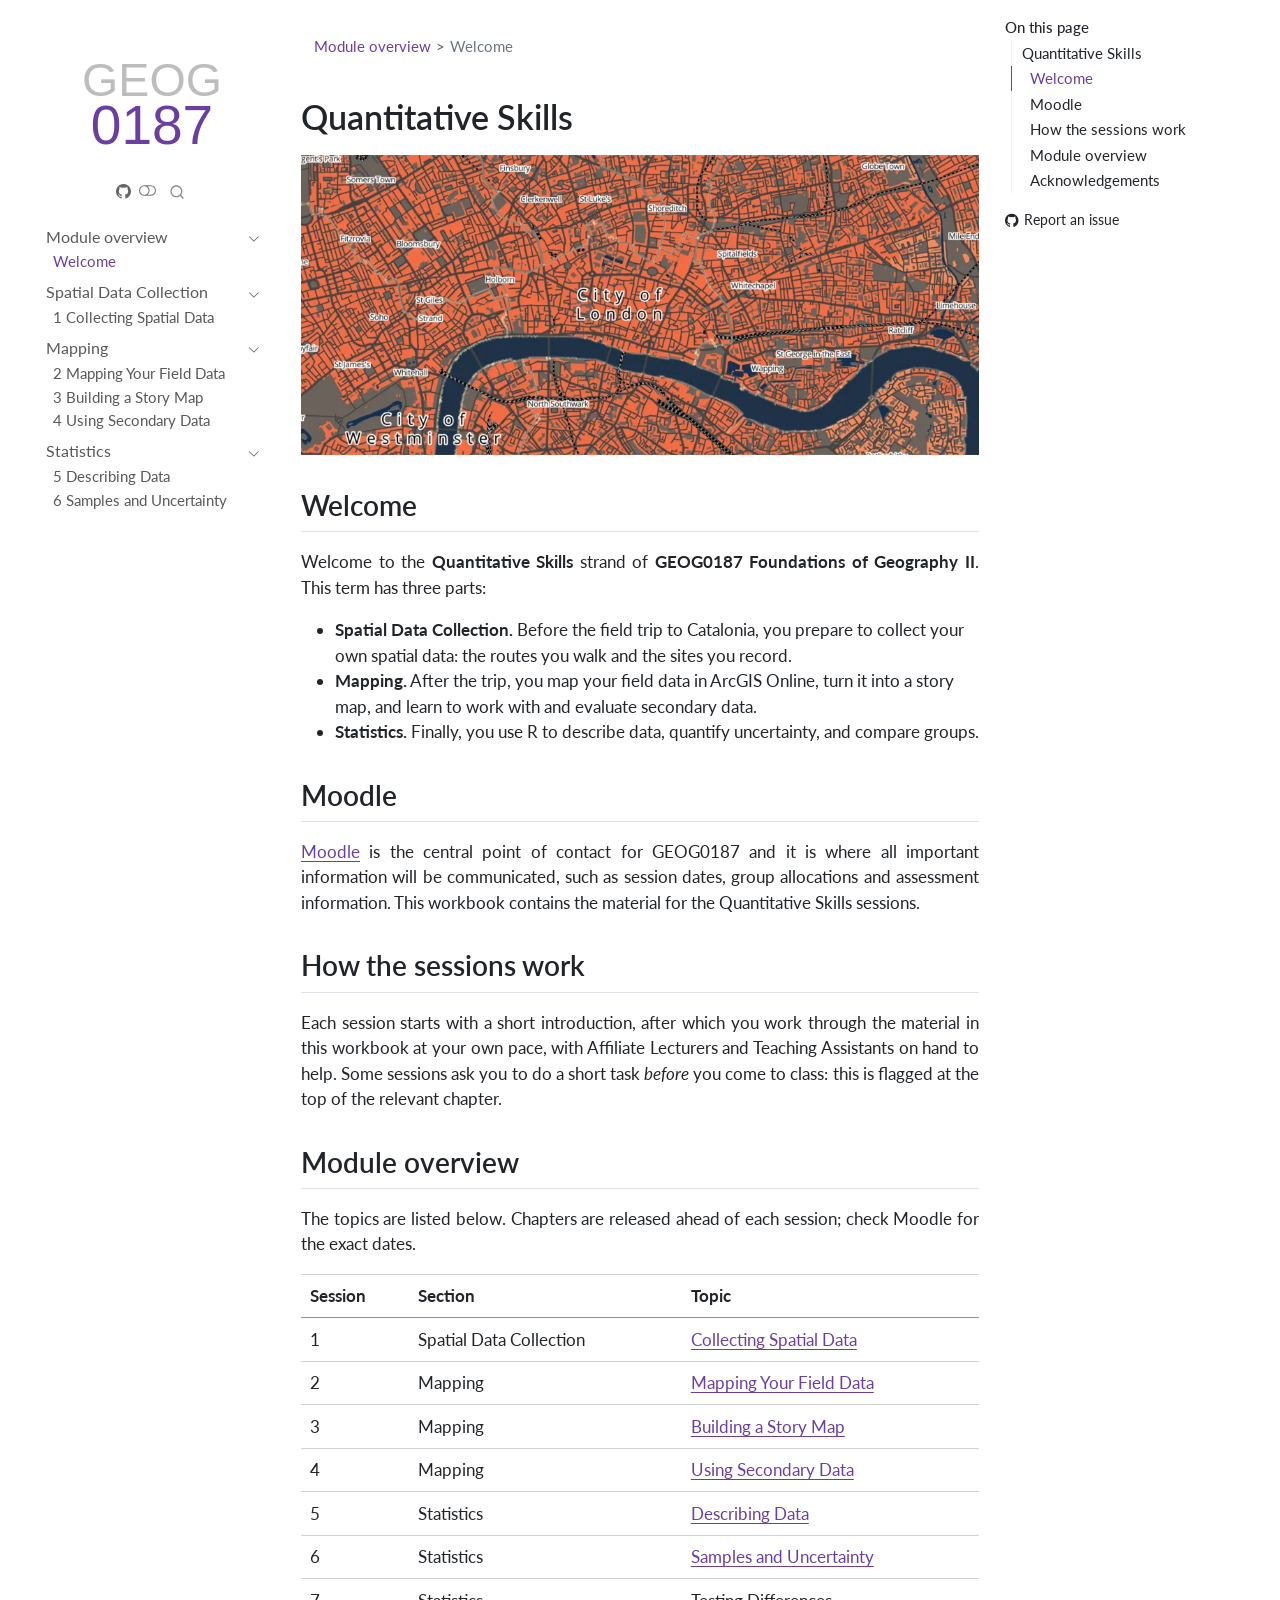
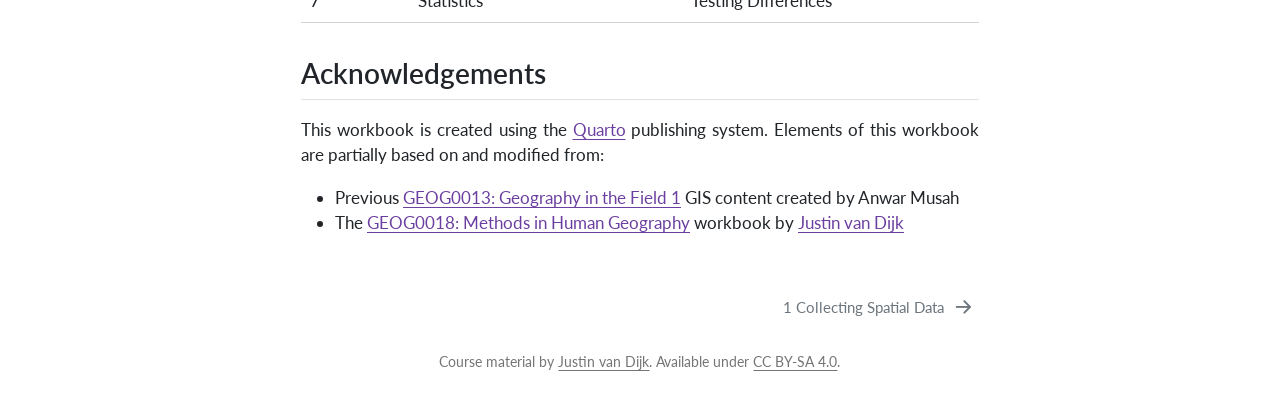
==== docs/index.html @ cbc1d9a3 "Add session 6: Samples and Uncertainty (12 Mar) Co-Authored-By: Claude Opus 5.5 <noreply@anthropic.c" ====
<!DOCTYPE html>
<html xmlns="http://www.w3.org/1999/xhtml" lang="en" xml:lang="en"><head>

<meta charset="utf-8">
<meta name="generator" content="quarto-1.10.18">

<meta name="viewport" content="width=device-width, initial-scale=1.0, user-scalable=yes">


<title>GEOG0187 – GEOG0187</title>
<style>
/* Default styles provided by pandoc.
** See https://pandoc.org/MANUAL.html#variables-for-html for config info.
*/
span.smallcaps{font-variant: small-caps;}
div.columns{display: flex; gap: 1.5em;}
div.column{flex: auto;}
@media screen {
div.columns{gap: min(4vw, 1.5em);}
div.column{overflow-x: auto;}
}
div.hanging-indent{margin-left: 1.5em; text-indent: -1.5em;}
ul.task-list{list-style: none;}
ul.task-list li input[type="checkbox"] {
  width: 0.8em;
  margin: 0 0.8em 0.2em -1em; /* quarto-specific, see https://github.com/quarto-dev/quarto-cli/issues/4556 */ 
  vertical-align: middle;
}
</style>


<script src="site_libs/quarto-nav/quarto-nav.js"></script>
<script src="site_libs/quarto-nav/headroom.min.js"></script>
<script src="site_libs/clipboard/clipboard.min.js"></script>
<script src="site_libs/quarto-search/autocomplete.umd.js"></script>
<script src="site_libs/quarto-search/fuse.min.js"></script>
<script src="site_libs/quarto-search/quarto-search.js"></script>
<meta name="quarto:offset" content="./">
<link href="./01-fieldwork.html" rel="next">
<script src="site_libs/quarto-html/quarto.js" type="module"></script>
<script src="site_libs/quarto-html/tabsets/tabsets.js" type="module"></script>
<script src="site_libs/quarto-html/popper.min.js"></script>
<script src="site_libs/quarto-html/tippy.umd.min.js"></script>
<script src="site_libs/quarto-html/anchor.min.js"></script>
<link href="site_libs/quarto-html/tippy.css" rel="stylesheet">
<link href="site_libs/quarto-html/quarto-syntax-highlighting-eec68b17241c1efd3eae2de50d816e3e.css" rel="stylesheet" class="quarto-color-scheme" id="quarto-text-highlighting-styles">
<link href="site_libs/quarto-html/quarto-syntax-highlighting-dark-25dec783d6e1d11f8e0bba9e4fbb47f4.css" rel="stylesheet" class="quarto-color-scheme quarto-color-alternate" id="quarto-text-highlighting-styles">
<link href="site_libs/quarto-html/quarto-syntax-highlighting-eec68b17241c1efd3eae2de50d816e3e.css" rel="stylesheet" class="quarto-color-scheme-extra" id="quarto-text-highlighting-styles">
<script src="site_libs/bootstrap/bootstrap.min.js"></script>
<link href="site_libs/bootstrap/bootstrap-icons.css" rel="stylesheet">
<link href="site_libs/bootstrap/bootstrap-8d79353691bd49b744ebe41e0f2bbb3e.min.css" rel="stylesheet" append-hash="true" class="quarto-color-scheme" id="quarto-bootstrap" data-mode="light">
<link href="site_libs/bootstrap/bootstrap-dark-c0e2e486b95cbf3f7823dc99e2c36499.min.css" rel="stylesheet" append-hash="true" class="quarto-color-scheme quarto-color-alternate" id="quarto-bootstrap" data-mode="dark">
<link href="site_libs/bootstrap/bootstrap-8d79353691bd49b744ebe41e0f2bbb3e.min.css" rel="stylesheet" append-hash="true" class="quarto-color-scheme-extra" id="quarto-bootstrap" data-mode="light">
<script id="quarto-search-options" type="application/json">{
  "location": "sidebar",
  "copy-button": false,
  "collapse-after": 3,
  "panel-placement": "start",
  "type": "overlay",
  "limit": 50,
  "keyboard-shortcut": [
    "f",
    "/",
    "s"
  ],
  "language": {
    "search-no-results-text": "No results",
    "search-matching-documents-text": "matching documents",
    "search-copy-link-title": "Copy link to search",
    "search-hide-matches-text": "Hide additional matches",
    "search-more-match-text": "more match in this document",
    "search-more-matches-text": "more matches in this document",
    "search-clear-button-title": "Clear",
    "search-text-placeholder": "",
    "search-detached-cancel-button-title": "Cancel",
    "search-submit-button-title": "Submit",
    "search-label": "Search"
  }
}</script>
<style>html{ scroll-behavior: smooth; }</style>


<link rel="stylesheet" href="assets/styles.css">
</head>

<body class="nav-sidebar floating quarto-light"><script id="quarto-html-before-body" type="application/javascript">
    const toggleBodyColorMode = (bsSheetEl) => {
      const mode = bsSheetEl.getAttribute("data-mode");
      const bodyEl = window.document.querySelector("body");
      if (mode === "dark") {
        bodyEl.classList.add("quarto-dark");
        bodyEl.classList.remove("quarto-light");
      } else {
        bodyEl.classList.add("quarto-light");
        bodyEl.classList.remove("quarto-dark");
      }
    }
    const toggleBodyColorPrimary = () => {
      const bsSheetEl = window.document.querySelector("link#quarto-bootstrap:not([rel=disabled-stylesheet])");
      if (bsSheetEl) {
        toggleBodyColorMode(bsSheetEl);
      }
    }
    const setColorSchemeToggle = (alternate) => {
      const toggles = window.document.querySelectorAll('.quarto-color-scheme-toggle');
      for (let i=0; i < toggles.length; i++) {
        const toggle = toggles[i];
        if (toggle) {
          if (alternate) {
            toggle.classList.add("alternate");
          } else {
            toggle.classList.remove("alternate");
          }
        }
      }
    };
    const toggleColorMode = (alternate) => {
      // Switch the stylesheets
      const primaryStylesheets = window.document.querySelectorAll('link.quarto-color-scheme:not(.quarto-color-alternate)');
      const alternateStylesheets = window.document.querySelectorAll('link.quarto-color-scheme.quarto-color-alternate');
      manageTransitions('#quarto-margin-sidebar .nav-link', false);
      if (alternate) {
        // note: dark is layered on light, we don't disable primary!
        enableStylesheet(alternateStylesheets);
        for (const sheetNode of alternateStylesheets) {
          if (sheetNode.id === "quarto-bootstrap") {
            toggleBodyColorMode(sheetNode);
          }
        }
      } else {
        disableStylesheet(alternateStylesheets);
        enableStylesheet(primaryStylesheets)
        toggleBodyColorPrimary();
      }
      manageTransitions('#quarto-margin-sidebar .nav-link', true);
      // Switch the toggles
      setColorSchemeToggle(alternate)
      // Hack to workaround the fact that safari doesn't
      // properly recolor the scrollbar when toggling (#1455)
      if (navigator.userAgent.indexOf('Safari') > 0 && navigator.userAgent.indexOf('Chrome') == -1) {
        manageTransitions("body", false);
        window.scrollTo(0, 1);
        setTimeout(() => {
          window.scrollTo(0, 0);
          manageTransitions("body", true);
        }, 40);
      }
    }
    const disableStylesheet = (stylesheets) => {
      for (let i=0; i < stylesheets.length; i++) {
        const stylesheet = stylesheets[i];
        stylesheet.rel = 'disabled-stylesheet';
      }
    }
    const enableStylesheet = (stylesheets) => {
      for (let i=0; i < stylesheets.length; i++) {
        const stylesheet = stylesheets[i];
        if(stylesheet.rel !== 'stylesheet') { // for Chrome, which will still FOUC without this check
          stylesheet.rel = 'stylesheet';
        }
      }
    }
    const manageTransitions = (selector, allowTransitions) => {
      const els = window.document.querySelectorAll(selector);
      for (let i=0; i < els.length; i++) {
        const el = els[i];
        if (allowTransitions) {
          el.classList.remove('notransition');
        } else {
          el.classList.add('notransition');
        }
      }
    }
    const isFileUrl = () => {
      return window.location.protocol === 'file:';
    }
    const hasAlternateSentinel = () => {
      let styleSentinel = getColorSchemeSentinel();
      if (styleSentinel !== null) {
        return styleSentinel === "alternate";
      } else {
        return false;
      }
    }
    const setStyleSentinel = (alternate) => {
      const value = alternate ? "alternate" : "default";
      if (!isFileUrl()) {
        window.localStorage.setItem("quarto-color-scheme", value);
      } else {
        localAlternateSentinel = value;
      }
    }
    const getColorSchemeSentinel = () => {
      if (!isFileUrl()) {
        const storageValue = window.localStorage.getItem("quarto-color-scheme");
        return storageValue != null ? storageValue : localAlternateSentinel;
      } else {
        return localAlternateSentinel;
      }
    }
    const toggleGiscusIfUsed = (isAlternate, darkModeDefault) => {
      const baseTheme = document.querySelector('#giscus-base-theme')?.value ?? 'light';
      const alternateTheme = document.querySelector('#giscus-alt-theme')?.value ?? 'dark';
      let newTheme = '';
      if(authorPrefersDark) {
        newTheme = isAlternate ? baseTheme : alternateTheme;
      } else {
        newTheme = isAlternate ? alternateTheme : baseTheme;
      }
      const changeGiscusTheme = () => {
        // From: https://github.com/giscus/giscus/issues/336
        const sendMessage = (message) => {
          const iframe = document.querySelector('iframe.giscus-frame');
          if (!iframe) return;
          iframe.contentWindow.postMessage({ giscus: message }, 'https://giscus.app');
        }
        sendMessage({
          setConfig: {
            theme: newTheme
          }
        });
      }
      const isGiscussLoaded = window.document.querySelector('iframe.giscus-frame') !== null;
      if (isGiscussLoaded) {
        changeGiscusTheme();
      }
    };
    const authorPrefersDark = false;
    const darkModeDefault = authorPrefersDark;
      document.querySelector('link#quarto-text-highlighting-styles.quarto-color-scheme-extra').rel = 'disabled-stylesheet';
      document.querySelector('link#quarto-bootstrap.quarto-color-scheme-extra').rel = 'disabled-stylesheet';
    let localAlternateSentinel = darkModeDefault ? 'alternate' : 'default';
    // Dark / light mode switch
    window.quartoToggleColorScheme = () => {
      // Read the current dark / light value
      let toAlternate = !hasAlternateSentinel();
      toggleColorMode(toAlternate);
      setStyleSentinel(toAlternate);
      toggleGiscusIfUsed(toAlternate, darkModeDefault);
      window.dispatchEvent(new Event('resize'));
    };
    // Switch to dark mode if need be
    if (hasAlternateSentinel()) {
      toggleColorMode(true);
    } else {
      toggleColorMode(false);
    }
  </script>

<div id="quarto-search-results"></div>
  <header id="quarto-header" class="headroom fixed-top">
  <nav class="quarto-secondary-nav">
    <div class="container-fluid d-flex">
      <button type="button" class="quarto-btn-toggle btn" data-bs-toggle="collapse" role="button" data-bs-target=".quarto-sidebar-collapse-item" aria-controls="quarto-sidebar" aria-expanded="false" aria-label="Toggle sidebar navigation" onclick="if (window.quartoToggleHeadroom) { window.quartoToggleHeadroom(); }">
        <i class="bi bi-layout-text-sidebar-reverse"></i>
      </button>
        <nav class="quarto-page-breadcrumbs" aria-label="breadcrumb"><ol class="breadcrumb"><li class="breadcrumb-item"><a href="./index.html">Module overview</a></li><li class="breadcrumb-item"><a href="./index.html">Welcome</a></li></ol></nav>
        <a class="flex-grow-1" role="navigation" data-bs-toggle="collapse" data-bs-target=".quarto-sidebar-collapse-item" aria-controls="quarto-sidebar" aria-expanded="false" aria-label="Toggle sidebar navigation" onclick="if (window.quartoToggleHeadroom) { window.quartoToggleHeadroom(); }">      
        </a>
      <button type="button" class="btn quarto-search-button" aria-label="Search" onclick="window.quartoOpenSearch();">
        <i class="bi bi-search"></i>
      </button>
    </div>
  </nav>
</header>
<!-- content -->
<div id="quarto-content" class="quarto-container page-columns page-rows-contents page-layout-article">
<!-- sidebar -->
  <nav id="quarto-sidebar" class="sidebar collapse collapse-horizontal quarto-sidebar-collapse-item sidebar-navigation floating overflow-auto">
    <div class="pt-lg-2 mt-2 text-left sidebar-header">
      <a href="./index.html" class="sidebar-logo-link">
      <img src="./assets/logo.svg" alt="" class="sidebar-logo light-content py-0 d-lg-inline d-none">
      <img src="./assets/logo.svg" alt="" class="sidebar-logo dark-content py-0 d-lg-inline d-none">
      </a>
      <div class="sidebar-tools-main tools-wide">
    <a href="https://github.com/jtvandijk/GEOG0187" title="" class="quarto-navigation-tool px-1" aria-label=""><i class="bi bi-github"></i></a>
  <a href="" class="quarto-color-scheme-toggle quarto-navigation-tool  px-1" onclick="window.quartoToggleColorScheme(); return false;" title="Toggle dark mode"><i class="bi"></i></a>
    <div id="quarto-search" class="quarto-navigation-tool px-1" title="Search"></div>
</div>
      </div>
    <div class="sidebar-menu-container"> 
    <ul class="list-unstyled mt-1">
        <li class="sidebar-item sidebar-item-section">
      <div class="sidebar-item-container"> 
            <a class="sidebar-item-text sidebar-link text-start" data-bs-toggle="collapse" data-bs-target="#quarto-sidebar-section-1" role="navigation" aria-expanded="true">
 <span class="menu-text">Module overview</span></a>
          <a class="sidebar-item-toggle text-start" data-bs-toggle="collapse" data-bs-target="#quarto-sidebar-section-1" role="navigation" aria-expanded="true" aria-label="Toggle section">
            <i class="bi bi-chevron-right ms-2"></i>
          </a> 
      </div>
      <ul id="quarto-sidebar-section-1" class="collapse list-unstyled sidebar-section depth1 show">  
          <li class="sidebar-item">
  <div class="sidebar-item-container"> 
  <a href="./index.html" class="sidebar-item-text sidebar-link active">
 <span class="menu-text">Welcome</span></a>
  </div>
</li>
      </ul>
  </li>
        <li class="sidebar-item sidebar-item-section">
      <div class="sidebar-item-container"> 
            <a class="sidebar-item-text sidebar-link text-start" data-bs-toggle="collapse" data-bs-target="#quarto-sidebar-section-2" role="navigation" aria-expanded="true">
 <span class="menu-text">Spatial Data Collection</span></a>
          <a class="sidebar-item-toggle text-start" data-bs-toggle="collapse" data-bs-target="#quarto-sidebar-section-2" role="navigation" aria-expanded="true" aria-label="Toggle section">
            <i class="bi bi-chevron-right ms-2"></i>
          </a> 
      </div>
      <ul id="quarto-sidebar-section-2" class="collapse list-unstyled sidebar-section depth1 show">  
          <li class="sidebar-item">
  <div class="sidebar-item-container"> 
  <a href="./01-fieldwork.html" class="sidebar-item-text sidebar-link">
 <span class="menu-text">1 Collecting Spatial Data</span></a>
  </div>
</li>
      </ul>
  </li>
        <li class="sidebar-item sidebar-item-section">
      <div class="sidebar-item-container"> 
            <a class="sidebar-item-text sidebar-link text-start" data-bs-toggle="collapse" data-bs-target="#quarto-sidebar-section-3" role="navigation" aria-expanded="true">
 <span class="menu-text">Mapping</span></a>
          <a class="sidebar-item-toggle text-start" data-bs-toggle="collapse" data-bs-target="#quarto-sidebar-section-3" role="navigation" aria-expanded="true" aria-label="Toggle section">
            <i class="bi bi-chevron-right ms-2"></i>
          </a> 
      </div>
      <ul id="quarto-sidebar-section-3" class="collapse list-unstyled sidebar-section depth1 show">  
          <li class="sidebar-item">
  <div class="sidebar-item-container"> 
  <a href="./02-mapping.html" class="sidebar-item-text sidebar-link">
 <span class="menu-text">2 Mapping Your Field Data</span></a>
  </div>
</li>
          <li class="sidebar-item">
  <div class="sidebar-item-container"> 
  <a href="./03-storymap.html" class="sidebar-item-text sidebar-link">
 <span class="menu-text">3 Building a Story Map</span></a>
  </div>
</li>
          <li class="sidebar-item">
  <div class="sidebar-item-container"> 
  <a href="./04-secondary.html" class="sidebar-item-text sidebar-link">
 <span class="menu-text">4 Using Secondary Data</span></a>
  </div>
</li>
      </ul>
  </li>
        <li class="sidebar-item sidebar-item-section">
      <div class="sidebar-item-container"> 
            <a class="sidebar-item-text sidebar-link text-start" data-bs-toggle="collapse" data-bs-target="#quarto-sidebar-section-4" role="navigation" aria-expanded="true">
 <span class="menu-text">Statistics</span></a>
          <a class="sidebar-item-toggle text-start" data-bs-toggle="collapse" data-bs-target="#quarto-sidebar-section-4" role="navigation" aria-expanded="true" aria-label="Toggle section">
            <i class="bi bi-chevron-right ms-2"></i>
          </a> 
      </div>
      <ul id="quarto-sidebar-section-4" class="collapse list-unstyled sidebar-section depth1 show">  
          <li class="sidebar-item">
  <div class="sidebar-item-container"> 
  <a href="./05-describing.html" class="sidebar-item-text sidebar-link">
 <span class="menu-text">5 Describing Data</span></a>
  </div>
</li>
          <li class="sidebar-item">
  <div class="sidebar-item-container"> 
  <a href="./06-uncertainty.html" class="sidebar-item-text sidebar-link">
 <span class="menu-text">6 Samples and Uncertainty</span></a>
  </div>
</li>
      </ul>
  </li>
    </ul>
    </div>
</nav>
<div id="quarto-sidebar-glass" class="quarto-sidebar-collapse-item" data-bs-toggle="collapse" data-bs-target=".quarto-sidebar-collapse-item"></div>
<!-- margin-sidebar -->
    <div id="quarto-margin-sidebar" class="sidebar margin-sidebar">
        <nav id="TOC" role="doc-toc" class="toc-active">
    <h2 id="toc-title">On this page</h2>
   
  <ul>
  <li><a href="#quantitative-skills" id="toc-quantitative-skills" class="nav-link active" data-scroll-target="#quantitative-skills">Quantitative Skills</a>
  <ul class="collapse">
  <li><a href="#welcome" id="toc-welcome" class="nav-link" data-scroll-target="#welcome">Welcome</a></li>
  <li><a href="#moodle" id="toc-moodle" class="nav-link" data-scroll-target="#moodle">Moodle</a></li>
  <li><a href="#how-the-sessions-work" id="toc-how-the-sessions-work" class="nav-link" data-scroll-target="#how-the-sessions-work">How the sessions work</a></li>
  <li><a href="#module-overview" id="toc-module-overview" class="nav-link" data-scroll-target="#module-overview">Module overview</a></li>
  <li><a href="#acknowledgements" id="toc-acknowledgements" class="nav-link" data-scroll-target="#acknowledgements">Acknowledgements</a></li>
  </ul></li>
  </ul>
<div class="toc-actions"><ul><li><a href="https://github.com/jtvandijk/GEOG0187/issues/new" class="toc-action"><i class="bi bi-github"></i>Report an issue</a></li></ul></div></nav>
    </div>
<!-- main -->
<main class="content" id="quarto-document-content"><header id="title-block-header" class="quarto-title-block"><nav class="quarto-page-breadcrumbs quarto-title-breadcrumbs d-none d-lg-block" aria-label="breadcrumb"><ol class="breadcrumb"><li class="breadcrumb-item"><a href="./index.html">Module overview</a></li><li class="breadcrumb-item"><a href="./index.html">Welcome</a></li></ol></nav></header>





<section id="quantitative-skills" class="level1 unnumbered">
<h1 class="unnumbered">Quantitative Skills</h1>
<p><img src="images/w00/qskills-welcome.jpg" class="img-fluid" style="width:100.0%" alt="Map of central London showing the Access to Healthy Assets and Hazards index by neighbourhood"></p>
<section id="welcome" class="level2 unnumbered">
<h2 class="unnumbered anchored" data-anchor-id="welcome">Welcome</h2>
<p>Welcome to the <strong>Quantitative Skills</strong> strand of <strong>GEOG0187 Foundations of Geography II</strong>. This term has three parts:</p>
<ul>
<li><strong>Spatial Data Collection.</strong> Before the field trip to Catalonia, you prepare to collect your own spatial data: the routes you walk and the sites you record.</li>
<li><strong>Mapping.</strong> After the trip, you map your field data in ArcGIS Online, turn it into a story map, and learn to work with and evaluate secondary data.</li>
<li><strong>Statistics.</strong> Finally, you use R to describe data, quantify uncertainty, and compare groups.</li>
</ul>
</section>
<section id="moodle" class="level2 unnumbered">
<h2 class="unnumbered anchored" data-anchor-id="moodle">Moodle</h2>
<p><a href="https://moodle.ucl.ac.uk/">Moodle</a> is the central point of contact for GEOG0187 and it is where all important information will be communicated, such as session dates, group allocations and assessment information. This workbook contains the material for the Quantitative Skills sessions.</p>
</section>
<section id="how-the-sessions-work" class="level2 unnumbered">
<h2 class="unnumbered anchored" data-anchor-id="how-the-sessions-work">How the sessions work</h2>
<p>Each session starts with a short introduction, after which you work through the material in this workbook at your own pace, with Affiliate Lecturers and Teaching Assistants on hand to help. Some sessions ask you to do a short task <em>before</em> you come to class: this is flagged at the top of the relevant chapter.</p>
</section>
<section id="module-overview" class="level2 unnumbered">
<h2 class="unnumbered anchored" data-anchor-id="module-overview">Module overview</h2>
<p>The topics are listed below. Chapters are released ahead of each session; check Moodle for the exact dates.</p>
<table class="caption-top table">
<thead>
<tr class="header">
<th style="text-align: left;">Session</th>
<th style="text-align: left;">Section</th>
<th style="text-align: left;">Topic</th>
</tr>
</thead>
<tbody>
<tr class="odd">
<td style="text-align: left;">1</td>
<td style="text-align: left;">Spatial Data Collection</td>
<td style="text-align: left;"><a href="01-fieldwork.html">Collecting Spatial Data</a></td>
</tr>
<tr class="even">
<td style="text-align: left;">2</td>
<td style="text-align: left;">Mapping</td>
<td style="text-align: left;"><a href="02-mapping.html">Mapping Your Field Data</a></td>
</tr>
<tr class="odd">
<td style="text-align: left;">3</td>
<td style="text-align: left;">Mapping</td>
<td style="text-align: left;"><a href="03-storymap.html">Building a Story Map</a></td>
</tr>
<tr class="even">
<td style="text-align: left;">4</td>
<td style="text-align: left;">Mapping</td>
<td style="text-align: left;"><a href="04-secondary.html">Using Secondary Data</a></td>
</tr>
<tr class="odd">
<td style="text-align: left;">5</td>
<td style="text-align: left;">Statistics</td>
<td style="text-align: left;"><a href="05-describing.html">Describing Data</a></td>
</tr>
<tr class="even">
<td style="text-align: left;">6</td>
<td style="text-align: left;">Statistics</td>
<td style="text-align: left;"><a href="06-uncertainty.html">Samples and Uncertainty</a></td>
</tr>
<tr class="odd">
<td style="text-align: left;">7</td>
<td style="text-align: left;">Statistics</td>
<td style="text-align: left;">Testing Differences</td>
</tr>
</tbody>
</table>
</section>
<section id="acknowledgements" class="level2 unnumbered">
<h2 class="unnumbered anchored" data-anchor-id="acknowledgements">Acknowledgements</h2>
<p>This workbook is created using the <a href="https://quarto.org/">Quarto</a> publishing system. Elements of this workbook are partially based on and modified from:</p>
<ul>
<li>Previous <a href="https://www.ucl.ac.uk/module-catalogue/modules/GEOG0013">GEOG0013: Geography in the Field 1</a> GIS content created by Anwar Musah</li>
<li>The <a href="https://jtvandijk.github.io/GEOG0018/">GEOG0018: Methods in Human Geography</a> workbook by <a href="https://www.mappingdutchman.com">Justin van Dijk</a></li>
</ul>


</section>
</section>

</main> <!-- /main -->
<script id="quarto-html-after-body" type="application/javascript">
  window.document.addEventListener("DOMContentLoaded", function (event) {
    // Ensure there is a toggle, if there isn't float one in the top right
    if (window.document.querySelector('.quarto-color-scheme-toggle') === null) {
      const a = window.document.createElement('a');
      a.classList.add('top-right');
      a.classList.add('quarto-color-scheme-toggle');
      a.href = "";
      a.onclick = function() { try { window.quartoToggleColorScheme(); } catch {} return false; };
      const i = window.document.createElement("i");
      i.classList.add('bi');
      a.appendChild(i);
      window.document.body.appendChild(a);
    }
    setColorSchemeToggle(hasAlternateSentinel())
    const icon = "";
    const anchorJS = new window.AnchorJS();
    anchorJS.options = {
      placement: 'right',
      icon: icon
    };
    anchorJS.add('.anchored');
    const isCodeAnnotation = (el) => {
      for (const clz of el.classList) {
        if (clz.startsWith('code-annotation-')) {                     
          return true;
        }
      }
      return false;
    }
    const onCopySuccess = function(e) {
      // button target
      const button = e.trigger;
      // don't keep focus
      button.blur();
      // flash "checked"
      button.classList.add('code-copy-button-checked');
      var currentTitle = button.getAttribute("title");
      button.setAttribute("title", "Copied!");
      let tooltip;
      if (window.bootstrap) {
        button.setAttribute("data-bs-toggle", "tooltip");
        button.setAttribute("data-bs-placement", "left");
        button.setAttribute("data-bs-title", "Copied!");
        tooltip = new bootstrap.Tooltip(button, 
          { trigger: "manual", 
            customClass: "code-copy-button-tooltip",
            offset: [0, -8]});
        tooltip.show();    
      }
      setTimeout(function() {
        if (tooltip) {
          tooltip.hide();
          button.removeAttribute("data-bs-title");
          button.removeAttribute("data-bs-toggle");
          button.removeAttribute("data-bs-placement");
        }
        button.setAttribute("title", currentTitle);
        button.classList.remove('code-copy-button-checked');
      }, 1000);
      // clear code selection
      e.clearSelection();
    }
    const getTextToCopy = function(trigger) {
      const outerScaffold = trigger.parentElement.cloneNode(true);
      const codeEl = outerScaffold.querySelector('code');
      for (const childEl of codeEl.children) {
        if (isCodeAnnotation(childEl)) {
          childEl.remove();
        }
      }
      return codeEl.innerText;
    }
    const clipboard = new window.ClipboardJS('.code-copy-button:not([data-in-quarto-modal])', {
      text: getTextToCopy
    });
    clipboard.on('success', onCopySuccess);
    if (window.document.getElementById('quarto-embedded-source-code-modal')) {
      const clipboardModal = new window.ClipboardJS('.code-copy-button[data-in-quarto-modal]', {
        text: getTextToCopy,
        container: window.document.getElementById('quarto-embedded-source-code-modal')
      });
      clipboardModal.on('success', onCopySuccess);
    }
      var localhostRegex = new RegExp(/^(?:http|https):\/\/localhost\:?[0-9]*\//);
      var mailtoRegex = new RegExp(/^mailto:/);
        var filterRegex = new RegExp('/' + window.location.host + '/');
      var isInternal = (href) => {
          return filterRegex.test(href) || localhostRegex.test(href) || mailtoRegex.test(href);
      }
      // Inspect non-navigation links and adorn them if external
     var links = window.document.querySelectorAll('a[href]:not(.nav-link):not(.navbar-brand):not(.toc-action):not(.sidebar-link):not(.sidebar-item-toggle):not(.pagination-link):not(.no-external):not([aria-hidden]):not(.dropdown-item):not(.quarto-navigation-tool):not(.about-link)');
      for (var i=0; i<links.length; i++) {
        const link = links[i];
        if (!isInternal(link.href)) {
          // undo the damage that might have been done by quarto-nav.js in the case of
          // links that we want to consider external
          if (link.dataset.originalHref !== undefined) {
            link.href = link.dataset.originalHref;
          }
        }
      }
    function tippyHover(el, contentFn, onTriggerFn, onUntriggerFn) {
      const config = {
        allowHTML: true,
        maxWidth: 500,
        delay: 100,
        arrow: false,
        appendTo: function(el) {
            return el.parentElement;
        },
        interactive: true,
        interactiveBorder: 10,
        theme: 'quarto',
        placement: 'bottom-start',
      };
      if (contentFn) {
        config.content = contentFn;
      }
      if (onTriggerFn) {
        config.onTrigger = onTriggerFn;
      }
      if (onUntriggerFn) {
        config.onUntrigger = onUntriggerFn;
      }
      window.tippy(el, config); 
    }
    const noterefs = window.document.querySelectorAll('a[role="doc-noteref"]');
    for (var i=0; i<noterefs.length; i++) {
      const ref = noterefs[i];
      tippyHover(ref, function() {
        // use id or data attribute instead here
        let href = ref.getAttribute('data-footnote-href') || ref.getAttribute('href');
        try { href = new URL(href).hash; } catch {}
        const id = href.replace(/^#\/?/, "");
        const note = window.document.getElementById(id);
        if (note) {
          return note.innerHTML;
        } else {
          return "";
        }
      });
    }
    const xrefs = window.document.querySelectorAll('a.quarto-xref');
    const processXRef = (id, note) => {
      // Strip column container classes
      const stripColumnClz = (el) => {
        el.classList.remove("page-full", "page-columns");
        if (el.children) {
          for (const child of el.children) {
            stripColumnClz(child);
          }
        }
      }
      stripColumnClz(note)
      if (id === null || id.startsWith('sec-')) {
        // Special case sections, only their first couple elements
        const container = document.createElement("div");
        if (note.children && note.children.length > 2) {
          container.appendChild(note.children[0].cloneNode(true));
          for (let i = 1; i < note.children.length; i++) {
            const child = note.children[i];
            if (child.tagName === "P" && child.innerText === "") {
              continue;
            } else {
              container.appendChild(child.cloneNode(true));
              break;
            }
          }
          if (window.Quarto?.typesetMath) {
            window.Quarto.typesetMath(container);
          }
          return container.innerHTML
        } else {
          if (window.Quarto?.typesetMath) {
            window.Quarto.typesetMath(note);
          }
          return note.innerHTML;
        }
      } else {
        // Remove any anchor links if they are present
        const anchorLink = note.querySelector('a.anchorjs-link');
        if (anchorLink) {
          anchorLink.remove();
        }
        if (window.Quarto?.typesetMath) {
          window.Quarto.typesetMath(note);
        }
        if (note.classList.contains("callout")) {
          return note.outerHTML;
        } else {
          return note.innerHTML;
        }
      }
    }
    for (var i=0; i<xrefs.length; i++) {
      const xref = xrefs[i];
      tippyHover(xref, undefined, function(instance) {
        instance.disable();
        let url = xref.getAttribute('href');
        let hash = undefined; 
        if (url.startsWith('#')) {
          hash = url;
        } else {
          try { hash = new URL(url).hash; } catch {}
        }
        if (hash) {
          const id = hash.replace(/^#\/?/, "");
          const note = window.document.getElementById(id);
          if (note !== null) {
            try {
              const html = processXRef(id, note.cloneNode(true));
              instance.setContent(html);
            } finally {
              instance.enable();
              instance.show();
            }
          } else {
            // See if we can fetch this
            fetch(url.split('#')[0])
            .then(res => res.text())
            .then(html => {
              const parser = new DOMParser();
              const htmlDoc = parser.parseFromString(html, "text/html");
              const note = htmlDoc.getElementById(id);
              if (note !== null) {
                const html = processXRef(id, note);
                instance.setContent(html);
              } 
            }).finally(() => {
              instance.enable();
              instance.show();
            });
          }
        } else {
          // See if we can fetch a full url (with no hash to target)
          // This is a special case and we should probably do some content thinning / targeting
          fetch(url)
          .then(res => res.text())
          .then(html => {
            const parser = new DOMParser();
            const htmlDoc = parser.parseFromString(html, "text/html");
            const note = htmlDoc.querySelector('main.content');
            if (note !== null) {
              // This should only happen for chapter cross references
              // (since there is no id in the URL)
              // remove the first header
              if (note.children.length > 0 && note.children[0].tagName === "HEADER") {
                note.children[0].remove();
              }
              const html = processXRef(null, note);
              instance.setContent(html);
            } 
          }).finally(() => {
            instance.enable();
            instance.show();
          });
        }
      }, function(instance) {
      });
    }
        let selectedAnnoteEl;
        const selectorForAnnotation = ( cell, annotation) => {
          let cellAttr = 'data-code-cell="' + cell + '"';
          let lineAttr = 'data-code-annotation="' +  annotation + '"';
          const selector = 'span[' + cellAttr + '][' + lineAttr + ']';
          return selector;
        }
        const selectCodeLines = (annoteEl) => {
          const doc = window.document;
          const targetCell = annoteEl.getAttribute("data-target-cell");
          const targetAnnotation = annoteEl.getAttribute("data-target-annotation");
          const annoteSpan = window.document.querySelector(selectorForAnnotation(targetCell, targetAnnotation));
          const lines = annoteSpan.getAttribute("data-code-lines").split(",");
          const lineIds = lines.map((line) => {
            return targetCell + "-" + line;
          })
          let top = null;
          let height = null;
          let parent = null;
          if (lineIds.length > 0) {
              //compute the position of the single el (top and bottom and make a div)
              const el = window.document.getElementById(lineIds[0]);
              top = el.offsetTop;
              height = el.offsetHeight;
              parent = el.parentElement.parentElement;
            if (lineIds.length > 1) {
              const lastEl = window.document.getElementById(lineIds[lineIds.length - 1]);
              const bottom = lastEl.offsetTop + lastEl.offsetHeight;
              height = bottom - top;
            }
            if (top !== null && height !== null && parent !== null) {
              // cook up a div (if necessary) and position it 
              let div = window.document.getElementById("code-annotation-line-highlight");
              if (div === null) {
                div = window.document.createElement("div");
                div.setAttribute("id", "code-annotation-line-highlight");
                div.style.position = 'absolute';
                parent.appendChild(div);
              }
              div.style.top = top - 2 + "px";
              div.style.height = height + 4 + "px";
              div.style.left = 0;
              let gutterDiv = window.document.getElementById("code-annotation-line-highlight-gutter");
              if (gutterDiv === null) {
                gutterDiv = window.document.createElement("div");
                gutterDiv.setAttribute("id", "code-annotation-line-highlight-gutter");
                gutterDiv.style.position = 'absolute';
                const codeCell = window.document.getElementById(targetCell);
                const gutter = codeCell.querySelector('.code-annotation-gutter');
                gutter.appendChild(gutterDiv);
              }
              gutterDiv.style.top = top - 2 + "px";
              gutterDiv.style.height = height + 4 + "px";
            }
            selectedAnnoteEl = annoteEl;
          }
        };
        const unselectCodeLines = () => {
          const elementsIds = ["code-annotation-line-highlight", "code-annotation-line-highlight-gutter"];
          elementsIds.forEach((elId) => {
            const div = window.document.getElementById(elId);
            if (div) {
              div.remove();
            }
          });
          selectedAnnoteEl = undefined;
        };
          // Handle positioning of the toggle
      window.addEventListener(
        "resize",
        throttle(() => {
          elRect = undefined;
          if (selectedAnnoteEl) {
            selectCodeLines(selectedAnnoteEl);
          }
        }, 10)
      );
      function throttle(fn, ms) {
      let throttle = false;
      let timer;
        return (...args) => {
          if(!throttle) { // first call gets through
              fn.apply(this, args);
              throttle = true;
          } else { // all the others get throttled
              if(timer) clearTimeout(timer); // cancel #2
              timer = setTimeout(() => {
                fn.apply(this, args);
                timer = throttle = false;
              }, ms);
          }
        };
      }
        // Attach click handler to the DT
        const annoteDls = window.document.querySelectorAll('dt[data-target-cell]');
        for (const annoteDlNode of annoteDls) {
          annoteDlNode.addEventListener('click', (event) => {
            const clickedEl = event.target;
            if (clickedEl !== selectedAnnoteEl) {
              unselectCodeLines();
              const activeEl = window.document.querySelector('dt[data-target-cell].code-annotation-active');
              if (activeEl) {
                activeEl.classList.remove('code-annotation-active');
              }
              selectCodeLines(clickedEl);
              clickedEl.classList.add('code-annotation-active');
            } else {
              // Unselect the line
              unselectCodeLines();
              clickedEl.classList.remove('code-annotation-active');
            }
          });
        }
    const findCites = (el) => {
      const parentEl = el.parentElement;
      if (parentEl) {
        const cites = parentEl.dataset.cites;
        if (cites) {
          return {
            el,
            cites: cites.split(' ')
          };
        } else {
          return findCites(el.parentElement)
        }
      } else {
        return undefined;
      }
    };
    var bibliorefs = window.document.querySelectorAll('a[role="doc-biblioref"]');
    for (var i=0; i<bibliorefs.length; i++) {
      const ref = bibliorefs[i];
      const citeInfo = findCites(ref);
      if (citeInfo) {
        tippyHover(citeInfo.el, function() {
          var popup = window.document.createElement('div');
          citeInfo.cites.forEach(function(cite) {
            var citeDiv = window.document.createElement('div');
            citeDiv.classList.add('hanging-indent');
            citeDiv.classList.add('csl-entry');
            var biblioDiv = window.document.getElementById('ref-' + cite);
            if (biblioDiv) {
              citeDiv.innerHTML = biblioDiv.innerHTML;
            }
            popup.appendChild(citeDiv);
          });
          return popup.innerHTML;
        });
      }
    }
  });
  </script>
<nav class="page-navigation">
  <div class="nav-page nav-page-previous">
  </div>
  <div class="nav-page nav-page-next">
      <a href="./01-fieldwork.html" class="pagination-link" aria-label="1 Collecting Spatial Data">
        <span class="nav-page-text">1 Collecting Spatial Data</span> <i class="bi bi-arrow-right-short"></i>
      </a>
  </div>
</nav>
</div> <!-- /content -->
<footer class="footer">
  <div class="nav-footer">
    <div class="nav-footer-left">
      &nbsp;
    </div>   
    <div class="nav-footer-center">
<p>Course material by <a href="https://www.mappingdutchman.com">Justin van Dijk</a>. Available under <a href="https://creativecommons.org/licenses/by-sa/4.0/">CC BY-SA 4.0</a>.</p>
<div class="toc-actions d-sm-block d-md-none"><ul><li><a href="https://github.com/jtvandijk/GEOG0187/issues/new" class="toc-action"><i class="bi bi-github"></i>Report an issue</a></li></ul></div></div>
    <div class="nav-footer-right">
      &nbsp;
    </div>
  </div>
</footer>




<script src="site_libs/quarto-html/zenscroll-min.js"></script>
</body></html>
---- docs/site_libs/quarto-html/tippy.css ----
.tippy-box[data-animation=fade][data-state=hidden]{opacity:0}[data-tippy-root]{max-width:calc(100vw - 10px)}.tippy-box{position:relative;background-color:#333;color:#fff;border-radius:4px;font-size:14px;line-height:1.4;white-space:normal;outline:0;transition-property:transform,visibility,opacity}.tippy-box[data-placement^=top]>.tippy-arrow{bottom:0}.tippy-box[data-placement^=top]>.tippy-arrow:before{bottom:-7px;left:0;border-width:8px 8px 0;border-top-color:initial;transform-origin:center top}.tippy-box[data-placement^=bottom]>.tippy-arrow{top:0}.tippy-box[data-placement^=bottom]>.tippy-arrow:before{top:-7px;left:0;border-width:0 8px 8px;border-bottom-color:initial;transform-origin:center bottom}.tippy-box[data-placement^=left]>.tippy-arrow{right:0}.tippy-box[data-placement^=left]>.tippy-arrow:before{border-width:8px 0 8px 8px;border-left-color:initial;right:-7px;transform-origin:center left}.tippy-box[data-placement^=right]>.tippy-arrow{left:0}.tippy-box[data-placement^=right]>.tippy-arrow:before{left:-7px;border-width:8px 8px 8px 0;border-right-color:initial;transform-origin:center right}.tippy-box[data-inertia][data-state=visible]{transition-timing-function:cubic-bezier(.54,1.5,.38,1.11)}.tippy-arrow{width:16px;height:16px;color:#333}.tippy-arrow:before{content:"";position:absolute;border-color:transparent;border-style:solid}.tippy-content{position:relative;padding:5px 9px;z-index:1}
---- docs/site_libs/quarto-html/quarto-syntax-highlighting-eec68b17241c1efd3eae2de50d816e3e.css ----
/* quarto syntax highlight colors */
:root {
  --quarto-hl-al-color: #95da4c;
  --quarto-hl-an-color: #50a14f;
  --quarto-hl-at-color: #a626a4;
  --quarto-hl-bn-color: #986801;
  --quarto-hl-bu-color: #a626a4;
  --quarto-hl-ch-color: #50a14f;
  --quarto-hl-co-color: #a0a1a7;
  --quarto-hl-cv-color: #e45649;
  --quarto-hl-cn-color: #986801;
  --quarto-hl-cf-color: #a626a4;
  --quarto-hl-dt-color: #a626a4;
  --quarto-hl-dv-color: #986801;
  --quarto-hl-do-color: #e45649;
  --quarto-hl-er-color: #f44747;
  --quarto-hl-ex-color: #4078f2;
  --quarto-hl-fl-color: #986801;
  --quarto-hl-fu-color: #4078f2;
  --quarto-hl-im-color: #50a14f;
  --quarto-hl-in-color: #c45b00;
  --quarto-hl-kw-color: #a626a4;
  --quarto-hl-op-color: #a626a4;
  --quarto-hl-pp-color: #a626a4;
  --quarto-hl-re-color: #2980b9;
  --quarto-hl-sc-color: #0184bc;
  --quarto-hl-ss-color: #da4453;
  --quarto-hl-st-color: #50a14f;
  --quarto-hl-va-color: #e45649;
  --quarto-hl-vs-color: #da4453;
  --quarto-hl-wa-color: #da4453;
}

/* other quarto variables */
:root {
  --quarto-font-monospace: SFMono-Regular, Menlo, Monaco, Consolas, "Liberation Mono", "Courier New", monospace;
}

/* syntax highlight based on Pandoc's rules */
pre > code.sourceCode > span {
  color: #383a42;
}

code.sourceCode > span {
  color: #383a42;
}

div.sourceCode,
div.sourceCode pre.sourceCode {
  color: #383a42;
}

/* Normal */
code span {
  color: #383a42;
}

/* Alert */
code span.al {
  background-color: #4d1f24;
  font-weight: bold;
  color: #95da4c;
}

/* Annotation */
code span.an {
  color: #50a14f;
}

/* Attribute */
code span.at {
  color: #a626a4;
}

/* BaseN */
code span.bn {
  color: #986801;
}

/* BuiltIn */
code span.bu {
  color: #a626a4;
}

/* ControlFlow */
code span.cf {
  color: #a626a4;
}

/* Char */
code span.ch {
  color: #50a14f;
}

/* Constant */
code span.cn {
  color: #986801;
}

/* Comment */
code span.co {
  font-style: italic;
  color: #a0a1a7;
}

/* CommentVar */
code span.cv {
  font-style: italic;
  color: #e45649;
}

/* Documentation */
code span.do {
  color: #e45649;
}

/* DataType */
code span.dt {
  color: #a626a4;
}

/* DecVal */
code span.dv {
  color: #986801;
}

/* Error */
code span.er {
  color: #f44747;
  text-decoration: underline;
}

/* Extension */
code span.ex {
  font-weight: bold;
  color: #4078f2;
}

/* Float */
code span.fl {
  color: #986801;
}

/* Function */
code span.fu {
  color: #4078f2;
}

/* Import */
code span.im {
  color: #50a14f;
}

/* Information */
code span.in {
  color: #c45b00;
}

/* Keyword */
code span.kw {
  color: #a626a4;
}

/* Operator */
code span.op {
  color: #a626a4;
}

/* Preprocessor */
code span.pp {
  color: #a626a4;
}

/* RegionMarker */
code span.re {
  background-color: #153042;
  color: #2980b9;
}

/* SpecialChar */
code span.sc {
  color: #0184bc;
}

/* SpecialString */
code span.ss {
  color: #da4453;
}

/* String */
code span.st {
  color: #50a14f;
}

/* Variable */
code span.va {
  color: #e45649;
}

/* VerbatimString */
code span.vs {
  color: #da4453;
}

/* Warning */
code span.wa {
  color: #da4453;
}

.prevent-inlining {
  content: "</";
}

/*# sourceMappingURL=02661fbacfa289bc94e36756b94767a8.css.map */
---- docs/site_libs/quarto-html/quarto-syntax-highlighting-dark-25dec783d6e1d11f8e0bba9e4fbb47f4.css ----
/* quarto syntax highlight colors */
:root {
  --quarto-hl-al-color: #95da4c;
  --quarto-hl-an-color: #98c379;
  --quarto-hl-at-color: #c678dd;
  --quarto-hl-bn-color: #d19a66;
  --quarto-hl-bu-color: #c678dd;
  --quarto-hl-ch-color: #98c379;
  --quarto-hl-co-color: #5c6370;
  --quarto-hl-cv-color: #e06c75;
  --quarto-hl-cn-color: #d19a66;
  --quarto-hl-cf-color: #c678dd;
  --quarto-hl-dt-color: #c678dd;
  --quarto-hl-dv-color: #d19a66;
  --quarto-hl-do-color: #a43340;
  --quarto-hl-er-color: #f44747;
  --quarto-hl-ex-color: #61afef;
  --quarto-hl-fl-color: #d19a66;
  --quarto-hl-fu-color: #61afef;
  --quarto-hl-im-color: #98c379;
  --quarto-hl-in-color: #c45b00;
  --quarto-hl-kw-color: #c678dd;
  --quarto-hl-op-color: #c678dd;
  --quarto-hl-pp-color: #c678dd;
  --quarto-hl-re-color: #2980b9;
  --quarto-hl-sc-color: #56b6c2;
  --quarto-hl-ss-color: #da4453;
  --quarto-hl-st-color: #98c379;
  --quarto-hl-va-color: #e06c75;
  --quarto-hl-vs-color: #da4453;
  --quarto-hl-wa-color: #da4453;
}

/* other quarto variables */
:root {
  --quarto-font-monospace: SFMono-Regular, Menlo, Monaco, Consolas, "Liberation Mono", "Courier New", monospace;
}

/* syntax highlight based on Pandoc's rules */
pre > code.sourceCode > span {
  color: #abb2bf;
}

code.sourceCode > span {
  color: #abb2bf;
}

div.sourceCode,
div.sourceCode pre.sourceCode {
  color: #abb2bf;
}

/* Normal */
code span {
  color: #abb2bf;
}

/* Alert */
code span.al {
  background-color: #4d1f24;
  font-weight: bold;
  color: #95da4c;
}

/* Annotation */
code span.an {
  color: #98c379;
}

/* Attribute */
code span.at {
  color: #c678dd;
}

/* BaseN */
code span.bn {
  color: #d19a66;
}

/* BuiltIn */
code span.bu {
  color: #c678dd;
}

/* ControlFlow */
code span.cf {
  color: #c678dd;
}

/* Char */
code span.ch {
  color: #98c379;
}

/* Constant */
code span.cn {
  color: #d19a66;
}

/* Comment */
code span.co {
  font-style: italic;
  color: #5c6370;
}

/* CommentVar */
code span.cv {
  font-style: italic;
  color: #e06c75;
}

/* Documentation */
code span.do {
  color: #a43340;
}

/* DataType */
code span.dt {
  color: #c678dd;
}

/* DecVal */
code span.dv {
  color: #d19a66;
}

/* Error */
code span.er {
  color: #f44747;
  text-decoration: underline;
}

/* Extension */
code span.ex {
  font-weight: bold;
  color: #61afef;
}

/* Float */
code span.fl {
  color: #d19a66;
}

/* Function */
code span.fu {
  color: #61afef;
}

/* Import */
code span.im {
  color: #98c379;
}

/* Information */
code span.in {
  color: #c45b00;
}

/* Keyword */
code span.kw {
  color: #c678dd;
}

/* Operator */
code span.op {
  color: #c678dd;
}

/* Preprocessor */
code span.pp {
  color: #c678dd;
}

/* RegionMarker */
code span.re {
  background-color: #153042;
  color: #2980b9;
}

/* SpecialChar */
code span.sc {
  color: #56b6c2;
}

/* SpecialString */
code span.ss {
  color: #da4453;
}

/* String */
code span.st {
  color: #98c379;
}

/* Variable */
code span.va {
  color: #e06c75;
}

/* VerbatimString */
code span.vs {
  color: #da4453;
}

/* Warning */
code span.wa {
  color: #da4453;
}

.prevent-inlining {
  content: "</";
}

/*# sourceMappingURL=e4e0eb0752517428f6941294ecd20eb4.css.map */
---- docs/site_libs/quarto-html/quarto-syntax-highlighting-eec68b17241c1efd3eae2de50d816e3e.css ----
/* quarto syntax highlight colors */
:root {
  --quarto-hl-al-color: #95da4c;
  --quarto-hl-an-color: #50a14f;
  --quarto-hl-at-color: #a626a4;
  --quarto-hl-bn-color: #986801;
  --quarto-hl-bu-color: #a626a4;
  --quarto-hl-ch-color: #50a14f;
  --quarto-hl-co-color: #a0a1a7;
  --quarto-hl-cv-color: #e45649;
  --quarto-hl-cn-color: #986801;
  --quarto-hl-cf-color: #a626a4;
  --quarto-hl-dt-color: #a626a4;
  --quarto-hl-dv-color: #986801;
  --quarto-hl-do-color: #e45649;
  --quarto-hl-er-color: #f44747;
  --quarto-hl-ex-color: #4078f2;
  --quarto-hl-fl-color: #986801;
  --quarto-hl-fu-color: #4078f2;
  --quarto-hl-im-color: #50a14f;
  --quarto-hl-in-color: #c45b00;
  --quarto-hl-kw-color: #a626a4;
  --quarto-hl-op-color: #a626a4;
  --quarto-hl-pp-color: #a626a4;
  --quarto-hl-re-color: #2980b9;
  --quarto-hl-sc-color: #0184bc;
  --quarto-hl-ss-color: #da4453;
  --quarto-hl-st-color: #50a14f;
  --quarto-hl-va-color: #e45649;
  --quarto-hl-vs-color: #da4453;
  --quarto-hl-wa-color: #da4453;
}

/* other quarto variables */
:root {
  --quarto-font-monospace: SFMono-Regular, Menlo, Monaco, Consolas, "Liberation Mono", "Courier New", monospace;
}

/* syntax highlight based on Pandoc's rules */
pre > code.sourceCode > span {
  color: #383a42;
}

code.sourceCode > span {
  color: #383a42;
}

div.sourceCode,
div.sourceCode pre.sourceCode {
  color: #383a42;
}

/* Normal */
code span {
  color: #383a42;
}

/* Alert */
code span.al {
  background-color: #4d1f24;
  font-weight: bold;
  color: #95da4c;
}

/* Annotation */
code span.an {
  color: #50a14f;
}

/* Attribute */
code span.at {
  color: #a626a4;
}

/* BaseN */
code span.bn {
  color: #986801;
}

/* BuiltIn */
code span.bu {
  color: #a626a4;
}

/* ControlFlow */
code span.cf {
  color: #a626a4;
}

/* Char */
code span.ch {
  color: #50a14f;
}

/* Constant */
code span.cn {
  color: #986801;
}

/* Comment */
code span.co {
  font-style: italic;
  color: #a0a1a7;
}

/* CommentVar */
code span.cv {
  font-style: italic;
  color: #e45649;
}

/* Documentation */
code span.do {
  color: #e45649;
}

/* DataType */
code span.dt {
  color: #a626a4;
}

/* DecVal */
code span.dv {
  color: #986801;
}

/* Error */
code span.er {
  color: #f44747;
  text-decoration: underline;
}

/* Extension */
code span.ex {
  font-weight: bold;
  color: #4078f2;
}

/* Float */
code span.fl {
  color: #986801;
}

/* Function */
code span.fu {
  color: #4078f2;
}

/* Import */
code span.im {
  color: #50a14f;
}

/* Information */
code span.in {
  color: #c45b00;
}

/* Keyword */
code span.kw {
  color: #a626a4;
}

/* Operator */
code span.op {
  color: #a626a4;
}

/* Preprocessor */
code span.pp {
  color: #a626a4;
}

/* RegionMarker */
code span.re {
  background-color: #153042;
  color: #2980b9;
}

/* SpecialChar */
code span.sc {
  color: #0184bc;
}

/* SpecialString */
code span.ss {
  color: #da4453;
}

/* String */
code span.st {
  color: #50a14f;
}

/* Variable */
code span.va {
  color: #e45649;
}

/* VerbatimString */
code span.vs {
  color: #da4453;
}

/* Warning */
code span.wa {
  color: #da4453;
}

.prevent-inlining {
  content: "</";
}

/*# sourceMappingURL=02661fbacfa289bc94e36756b94767a8.css.map */
---- docs/assets/styles.css ----
:root {
    --main-color: #6B3FA0;
    --main-color-hover: #6B3FA0;
    --accent-color: #6B3FA0;
}

main p {
  text-align: justify;
}

a {
    color: var(--main-color);
}

a:hover {
    color:var(--main-color-hover)
}

.sidebar nav[role=doc-toc] ul>li>a.active, .sidebar nav[role=doc-toc] ul>li>ul>li>a.active {
    border-left: 1px solid var(--main-color-hover);
    color: var(--main-color-hover) !important;
}

.sidebar nav[role=doc-toc] ul>li>a:hover, .sidebar nav[role=doc-toc] ul>li>ul>li>a:hover {
    color:var(--main-color-hover) !important;
}

.toc-actions a:hover {
    color:var(--main-color-hover)
}

.quarto-secondary-nav nav.quarto-page-breadcrumbs a:hover {
    color:var(--main-color-hover)
}

div.sidebar-item-container .active, div.sidebar-item-container .show>.nav-link, div.sidebar-item-container .sidebar-link>code {
    color: var(--main-color);
}

.nav-page a:hover {
    color: var(--main-color);
}

code {
    color:  var(--accent-color);
}

div.sidebar-item-container:hover, div.sidebar-item-container:focus {
    color:rgb(107, 63, 160)
}

div.sidebar-header {
    text-align: center;
}

.sidebar-navigation li a {
    cursor: pointer;
}

.accent {
    color: var(--accent-color)
}

.keystroke {
    color: var(--accent-color);
    padding: 1px 3px;
    border: 1px solid var(--accent-color);
    border-radius: 3px;
    background-color: rgba(107, 63, 160, .05);
}

.explore {
    margin-bottom: 1em;
}

.variogram>div.cell-output>div.quarto-figure>figure>p>img {
    max-width: 100%;
    height: auto;
}

/* GEOG0187: lighter accent in dark mode so links stay readable */
body.quarto-dark {
    --main-color: #C3A6EA;
    --main-color-hover: #D7C2F2;
    --accent-color: #C3A6EA;
}

body.quarto-dark div.sidebar-item-container:hover {
    color: #D7C2F2;
}

/* names of buttons and menu items in apps */
.ui {
    font-weight: 600;
    white-space: nowrap;
}

/* keep step-by-step paths readable: no justification inside lists */
main li, main li p {
    text-align: left;
}
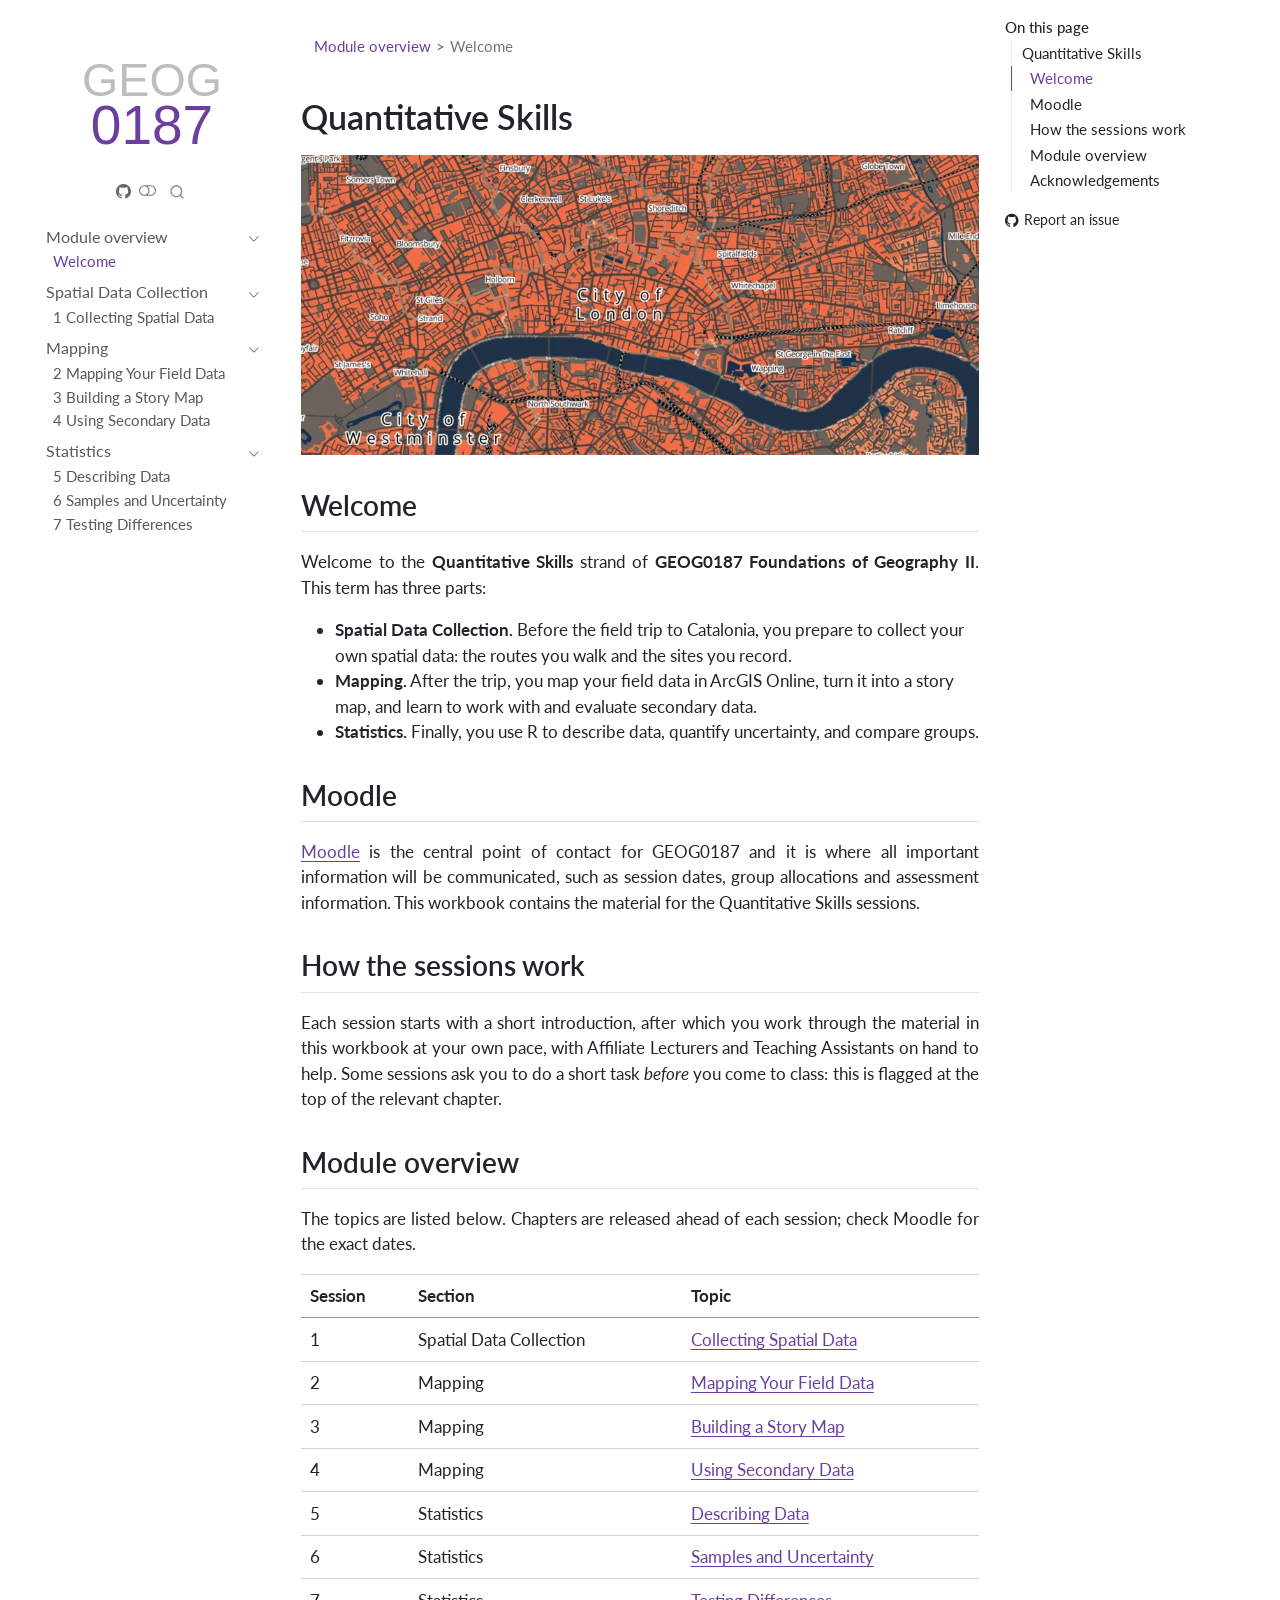
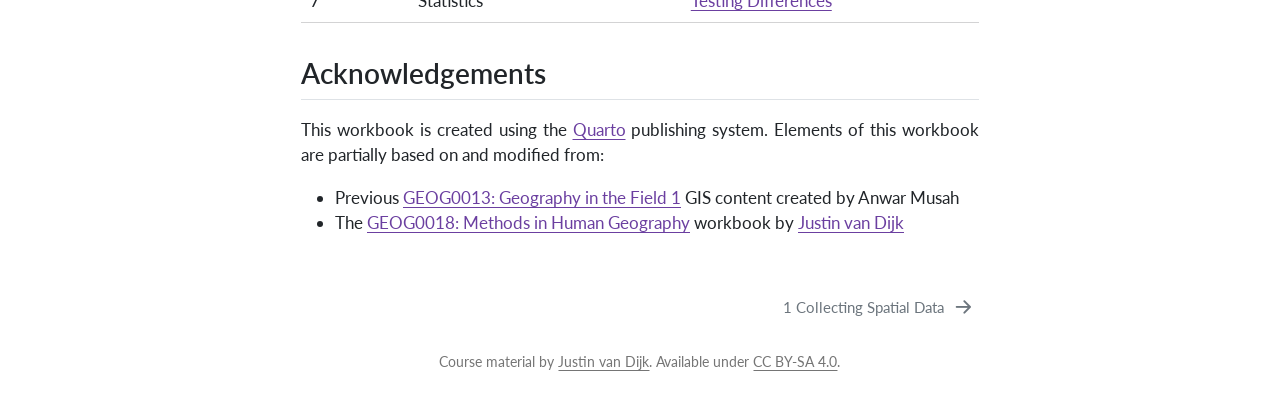
==== commit 60d3c401: "Add session 7: Testing Differences (19 Mar) Co-Authored-By: Claude Opus 5.5 <noreply@anthropic.com>" ====
--- a/docs/index.html
+++ b/docs/index.html
@@ -362,6 +362,12 @@
   <div class="sidebar-item-container"> 
   <a href="./06-uncertainty.html" class="sidebar-item-text sidebar-link">
  <span class="menu-text">6 Samples and Uncertainty</span></a>
+  </div>
+</li>
+          <li class="sidebar-item">
+  <div class="sidebar-item-container"> 
+  <a href="./07-testing.html" class="sidebar-item-text sidebar-link">
+ <span class="menu-text">7 Testing Differences</span></a>
   </div>
 </li>
       </ul>
@@ -459,7 +465,7 @@
 <tr class="odd">
 <td style="text-align: left;">7</td>
 <td style="text-align: left;">Statistics</td>
-<td style="text-align: left;">Testing Differences</td>
+<td style="text-align: left;"><a href="07-testing.html">Testing Differences</a></td>
 </tr>
 </tbody>
 </table>
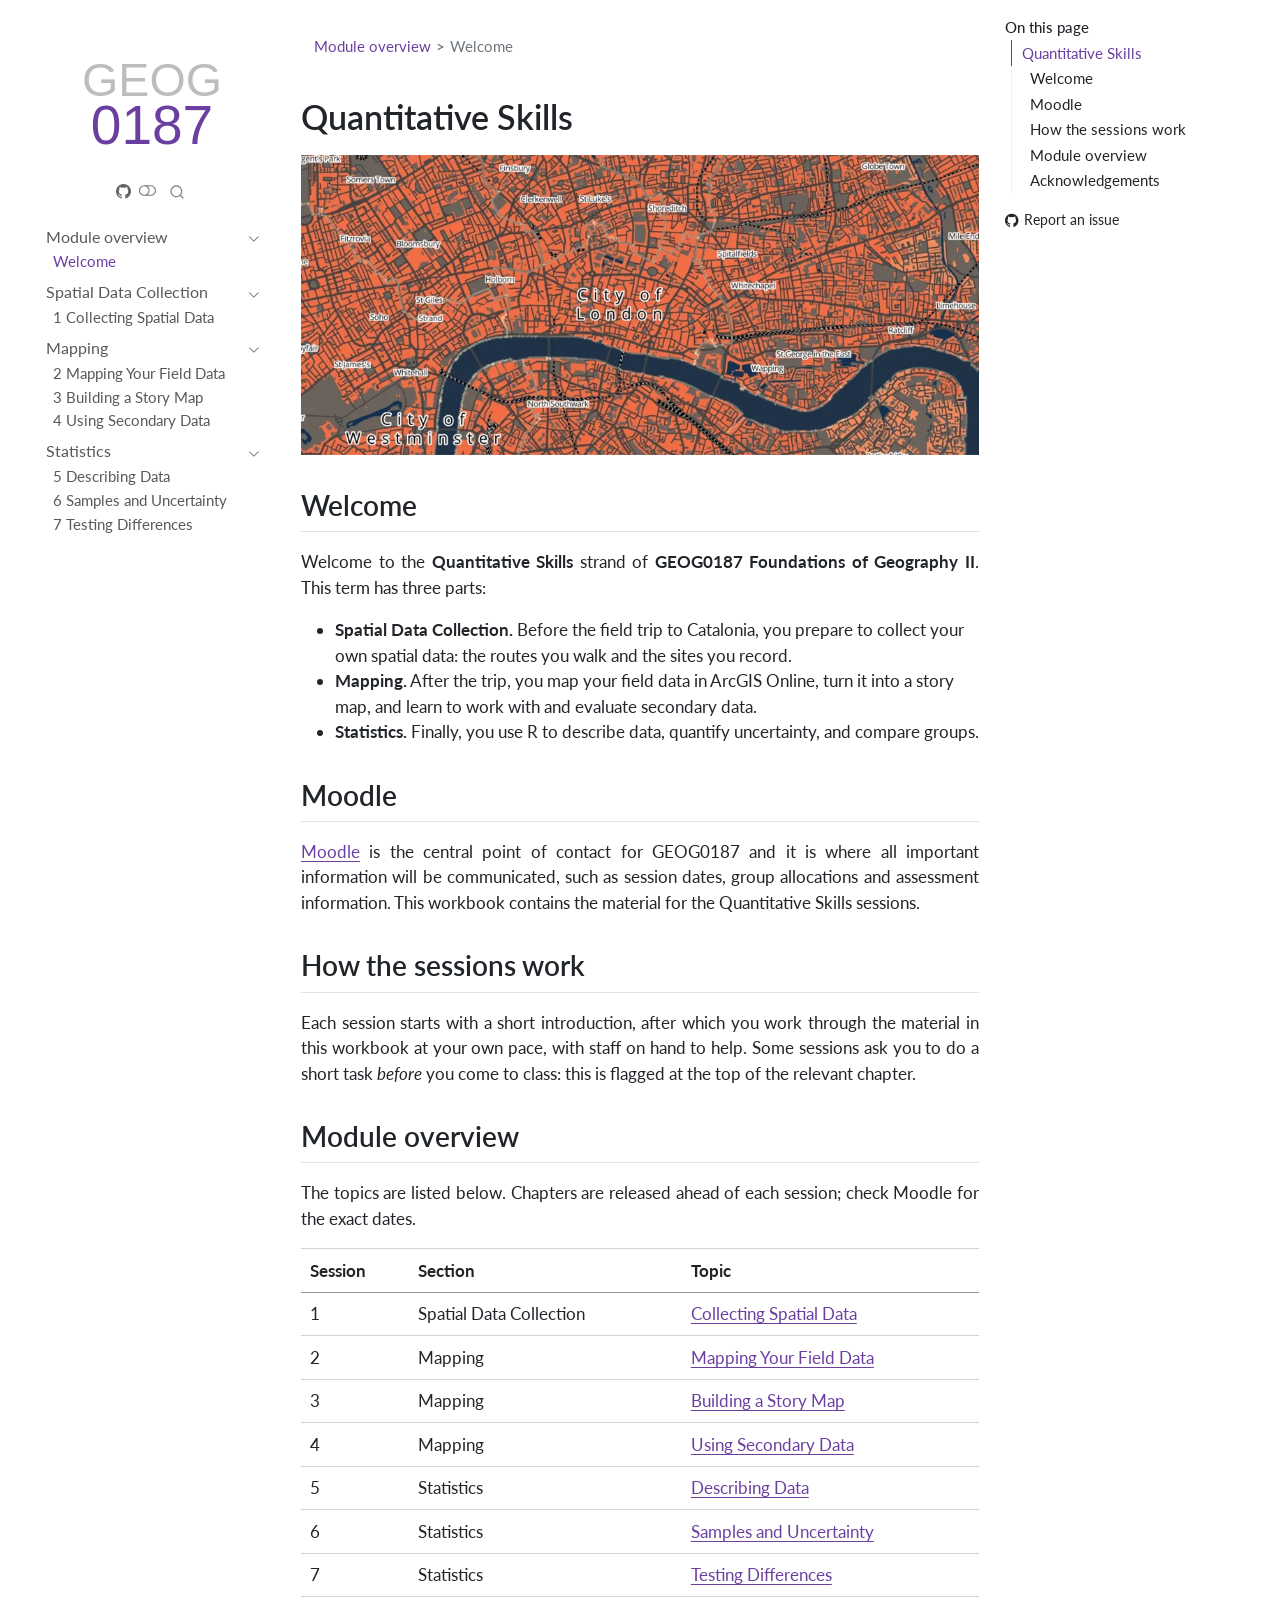
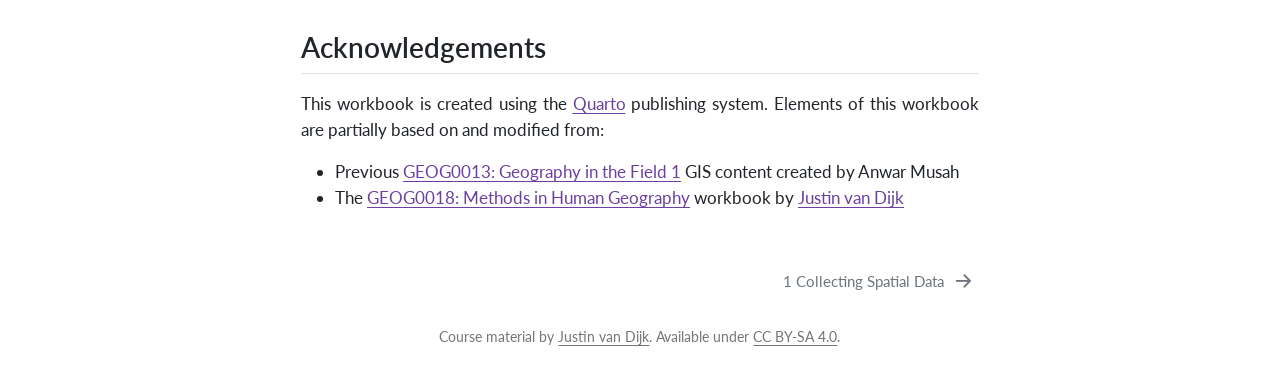
==== commit c64adff0: "Remove staff role labels from pages: live demo, staff on hand Co-Authored-By: Claude Opus 5.5 <norep" ====
--- a/docs/index.html
+++ b/docs/index.html
@@ -418,7 +418,7 @@
 </section>
 <section id="how-the-sessions-work" class="level2 unnumbered">
 <h2 class="unnumbered anchored" data-anchor-id="how-the-sessions-work">How the sessions work</h2>
-<p>Each session starts with a short introduction, after which you work through the material in this workbook at your own pace, with Affiliate Lecturers and Teaching Assistants on hand to help. Some sessions ask you to do a short task <em>before</em> you come to class: this is flagged at the top of the relevant chapter.</p>
+<p>Each session starts with a short introduction, after which you work through the material in this workbook at your own pace, with staff on hand to help. Some sessions ask you to do a short task <em>before</em> you come to class: this is flagged at the top of the relevant chapter.</p>
 </section>
 <section id="module-overview" class="level2 unnumbered">
 <h2 class="unnumbered anchored" data-anchor-id="module-overview">Module overview</h2>
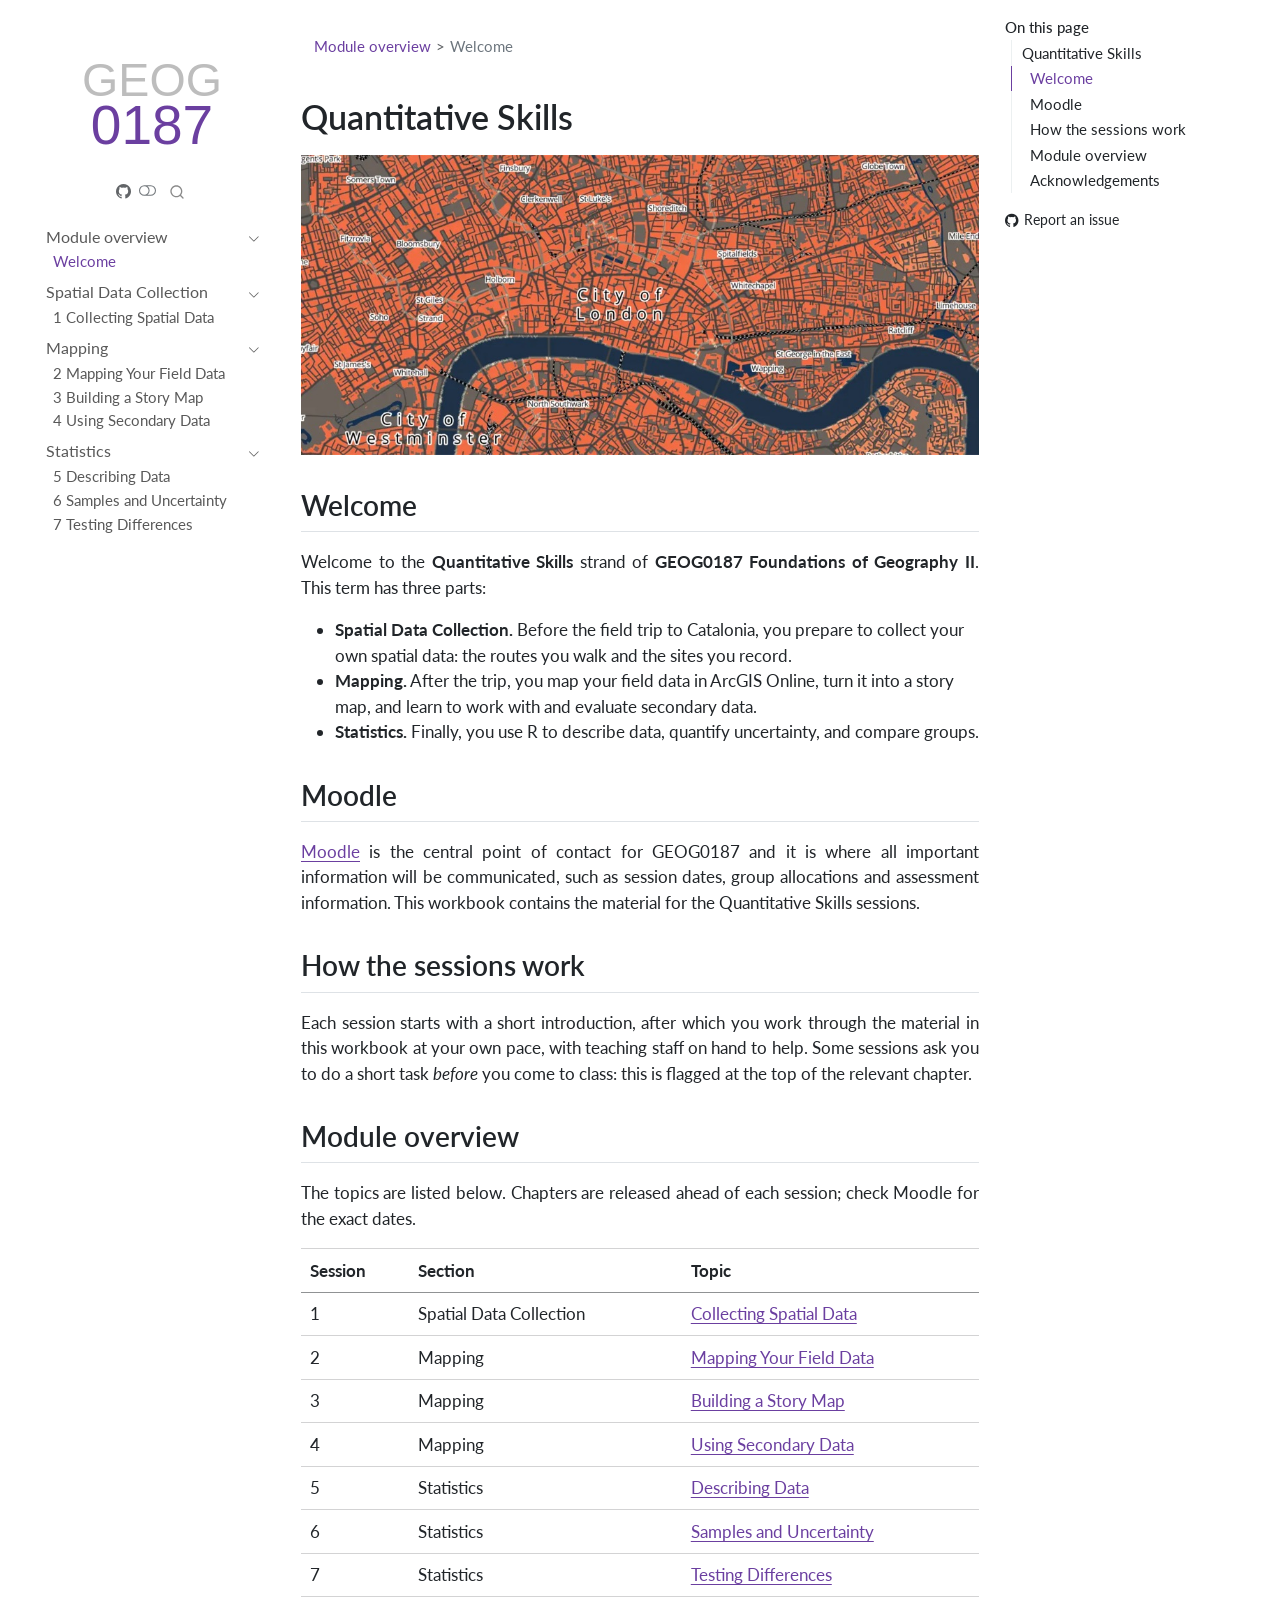
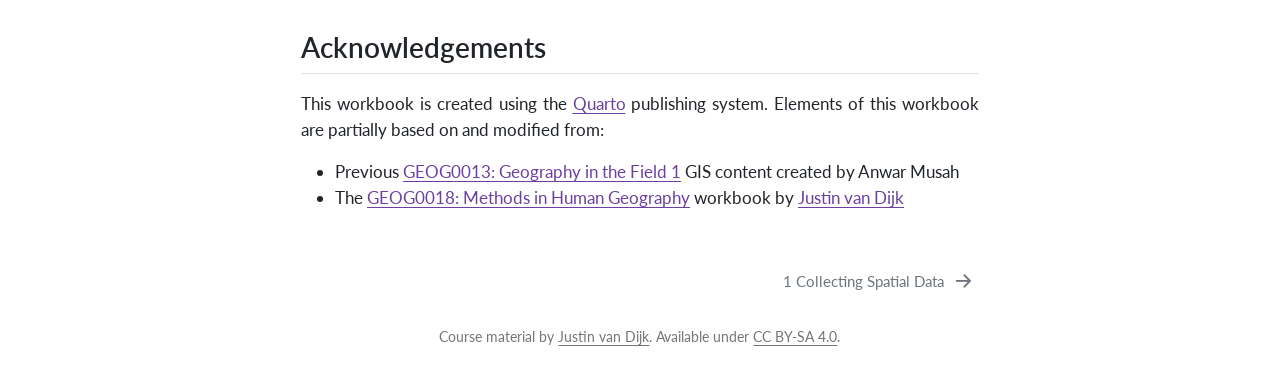
==== commit 4e024d30: "Welcome page: teaching staff Co-Authored-By: Claude Opus 5.5 <noreply@anthropic.com>" ====
--- a/docs/index.html
+++ b/docs/index.html
@@ -418,7 +418,7 @@
 </section>
 <section id="how-the-sessions-work" class="level2 unnumbered">
 <h2 class="unnumbered anchored" data-anchor-id="how-the-sessions-work">How the sessions work</h2>
-<p>Each session starts with a short introduction, after which you work through the material in this workbook at your own pace, with staff on hand to help. Some sessions ask you to do a short task <em>before</em> you come to class: this is flagged at the top of the relevant chapter.</p>
+<p>Each session starts with a short introduction, after which you work through the material in this workbook at your own pace, with teaching staff on hand to help. Some sessions ask you to do a short task <em>before</em> you come to class: this is flagged at the top of the relevant chapter.</p>
 </section>
 <section id="module-overview" class="level2 unnumbered">
 <h2 class="unnumbered anchored" data-anchor-id="module-overview">Module overview</h2>
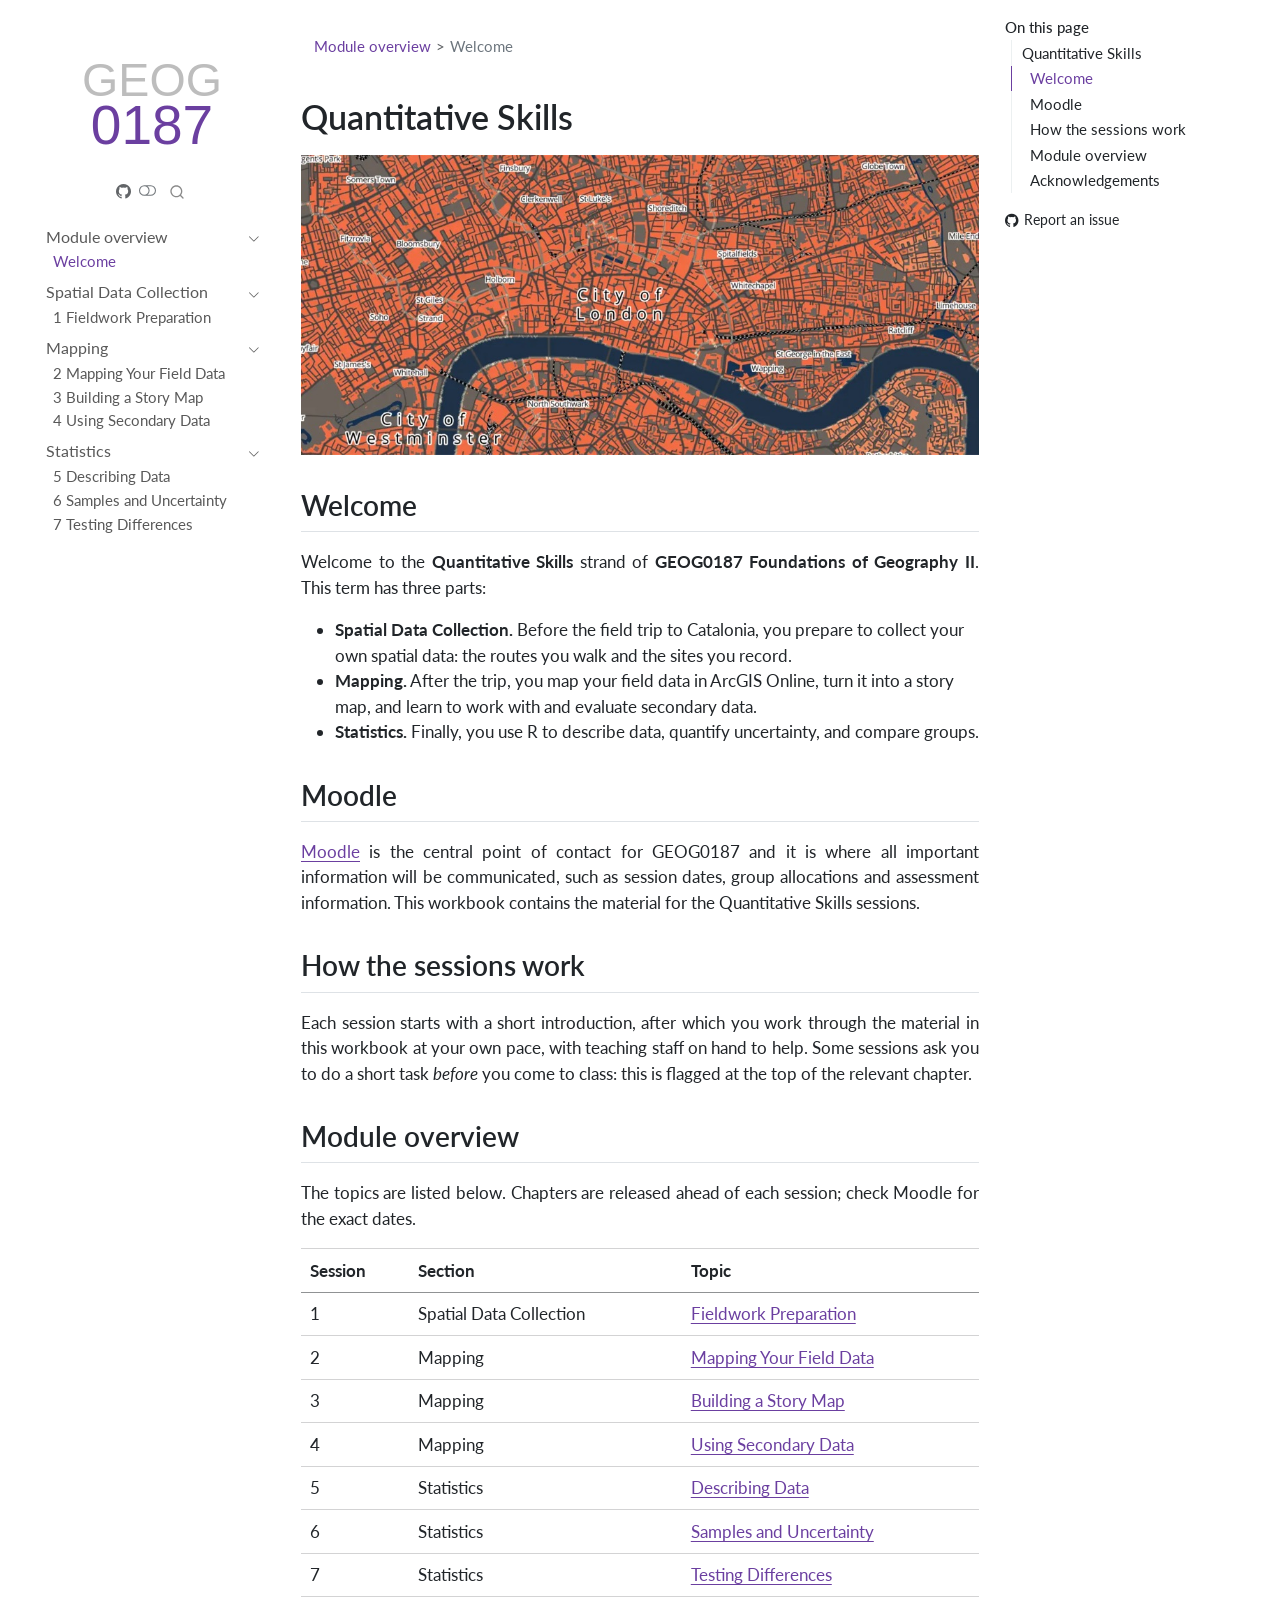
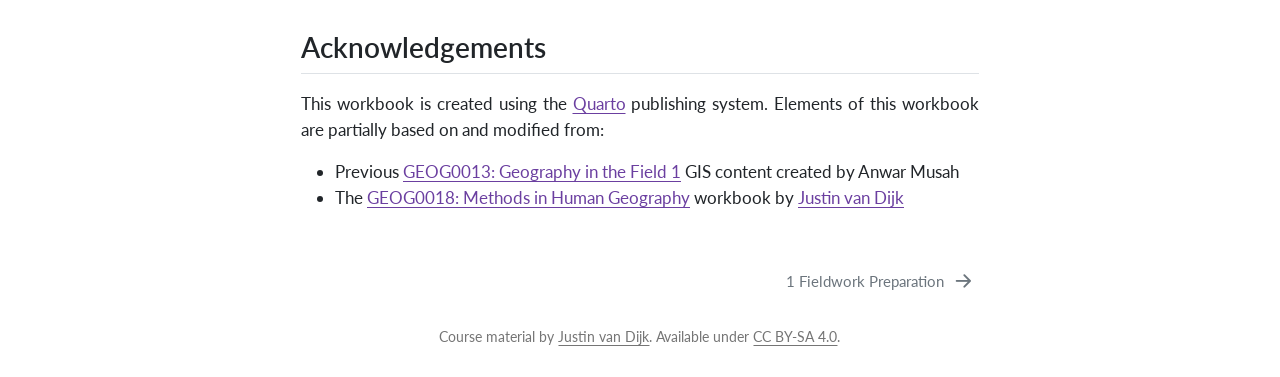
==== commit 6a552f9c: "Page 01: rename to Fieldwork Preparation, split out fieldwork planning, 1-2 route recorders, roaming" ====
--- a/docs/index.html
+++ b/docs/index.html
@@ -309,7 +309,7 @@
           <li class="sidebar-item">
   <div class="sidebar-item-container"> 
   <a href="./01-fieldwork.html" class="sidebar-item-text sidebar-link">
- <span class="menu-text">1 Collecting Spatial Data</span></a>
+ <span class="menu-text">1 Fieldwork Preparation</span></a>
   </div>
 </li>
       </ul>
@@ -435,7 +435,7 @@
 <tr class="odd">
 <td style="text-align: left;">1</td>
 <td style="text-align: left;">Spatial Data Collection</td>
-<td style="text-align: left;"><a href="01-fieldwork.html">Collecting Spatial Data</a></td>
+<td style="text-align: left;"><a href="01-fieldwork.html">Fieldwork Preparation</a></td>
 </tr>
 <tr class="even">
 <td style="text-align: left;">2</td>
@@ -900,8 +900,8 @@
   <div class="nav-page nav-page-previous">
   </div>
   <div class="nav-page nav-page-next">
-      <a href="./01-fieldwork.html" class="pagination-link" aria-label="1 Collecting Spatial Data">
-        <span class="nav-page-text">1 Collecting Spatial Data</span> <i class="bi bi-arrow-right-short"></i>
+      <a href="./01-fieldwork.html" class="pagination-link" aria-label="1 Fieldwork Preparation">
+        <span class="nav-page-text">1 Fieldwork Preparation</span> <i class="bi bi-arrow-right-short"></i>
       </a>
   </div>
 </nav>
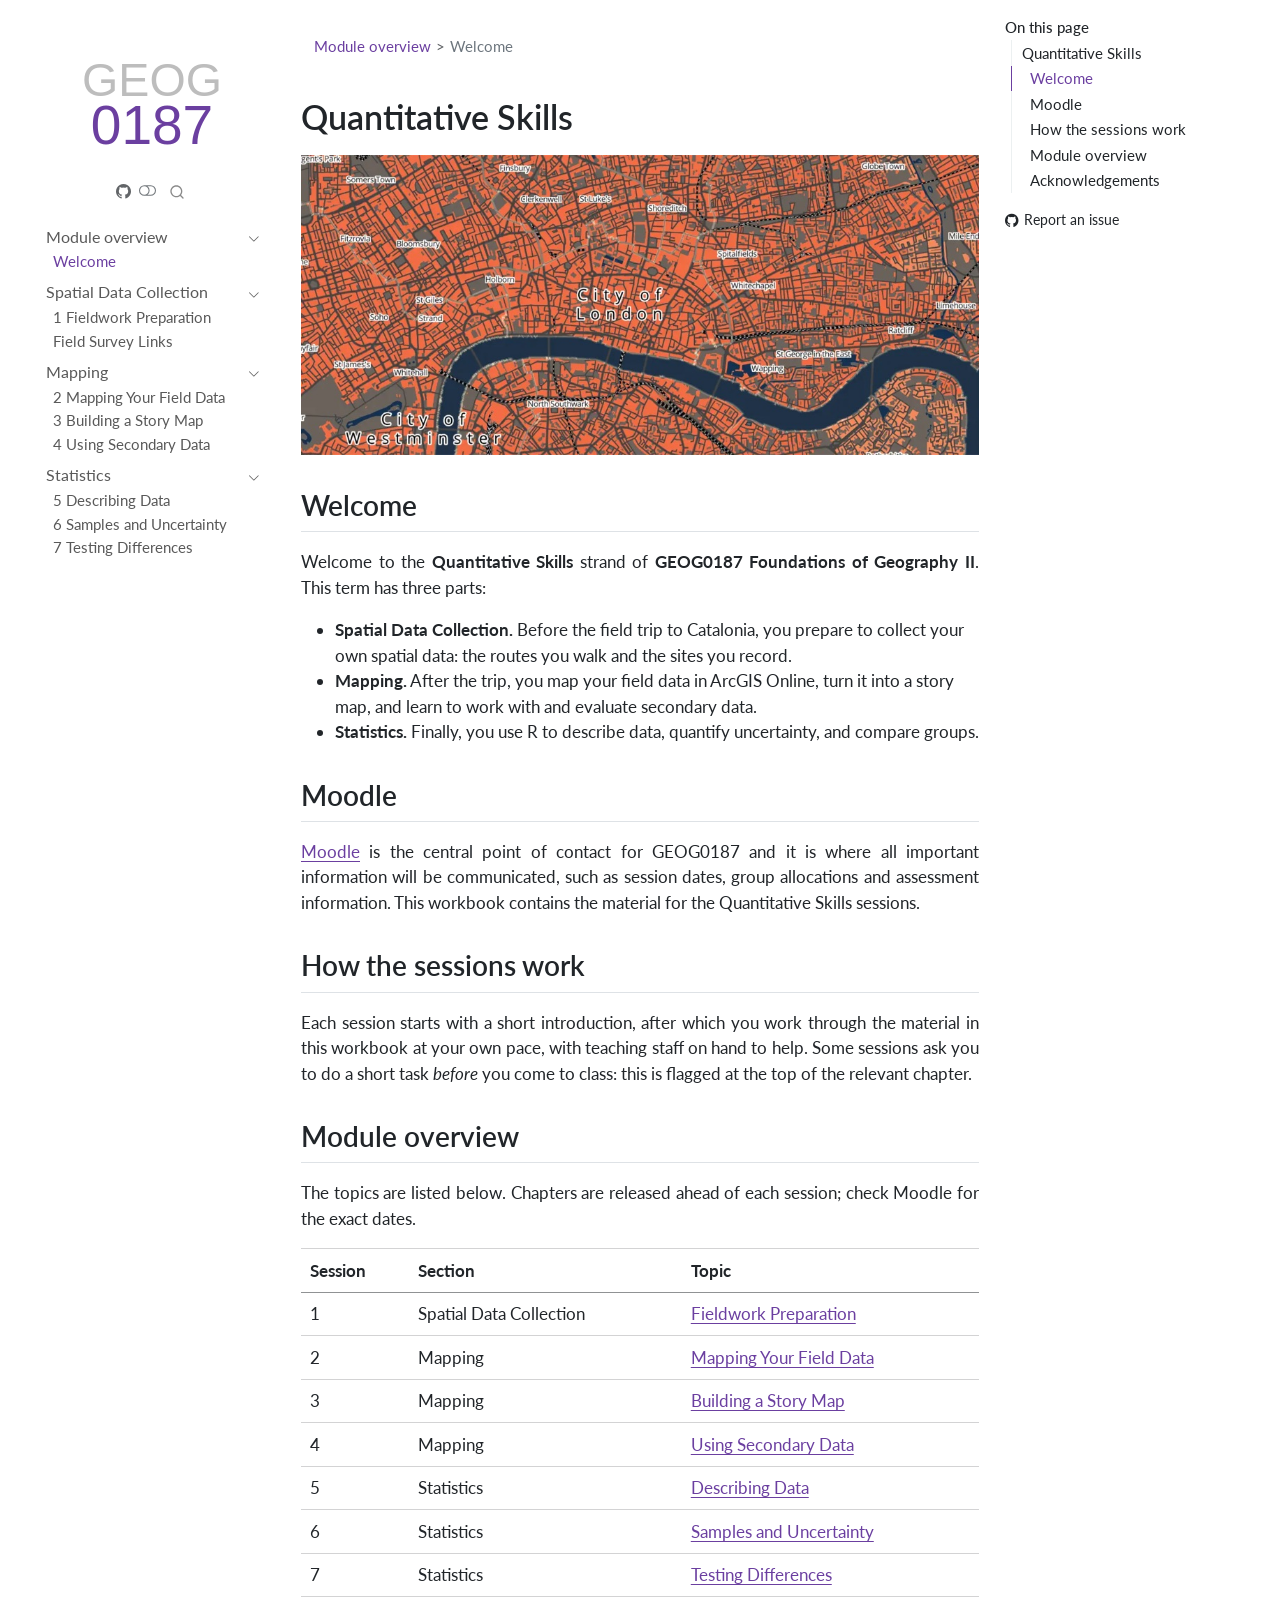
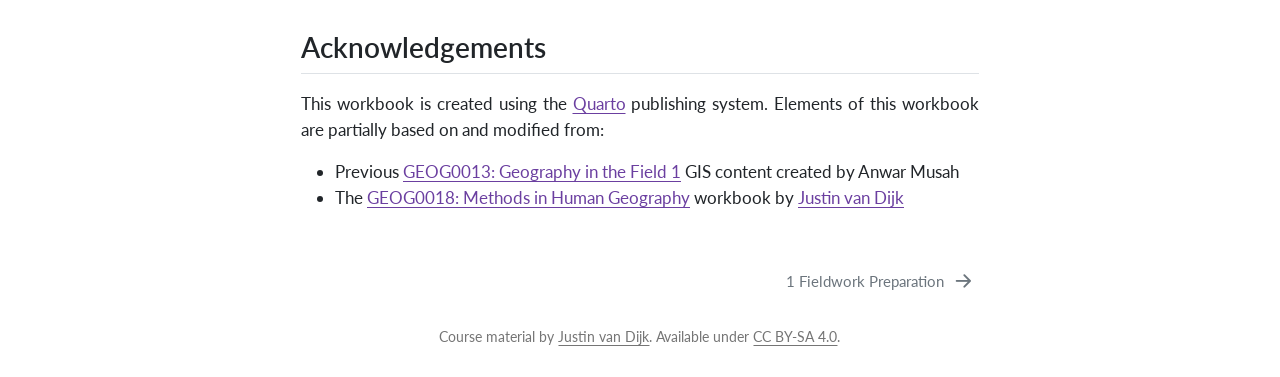
==== commit 930d2813: "Per-group survey links: new Field Survey Links page, pages 01-02 reworked, self-editing dropped Co-A" ====
--- a/docs/index.html
+++ b/docs/index.html
@@ -310,6 +310,12 @@
   <div class="sidebar-item-container"> 
   <a href="./01-fieldwork.html" class="sidebar-item-text sidebar-link">
  <span class="menu-text">1 Fieldwork Preparation</span></a>
+  </div>
+</li>
+          <li class="sidebar-item">
+  <div class="sidebar-item-container"> 
+  <a href="./survey-links.html" class="sidebar-item-text sidebar-link">
+ <span class="menu-text">Field Survey Links</span></a>
   </div>
 </li>
       </ul>
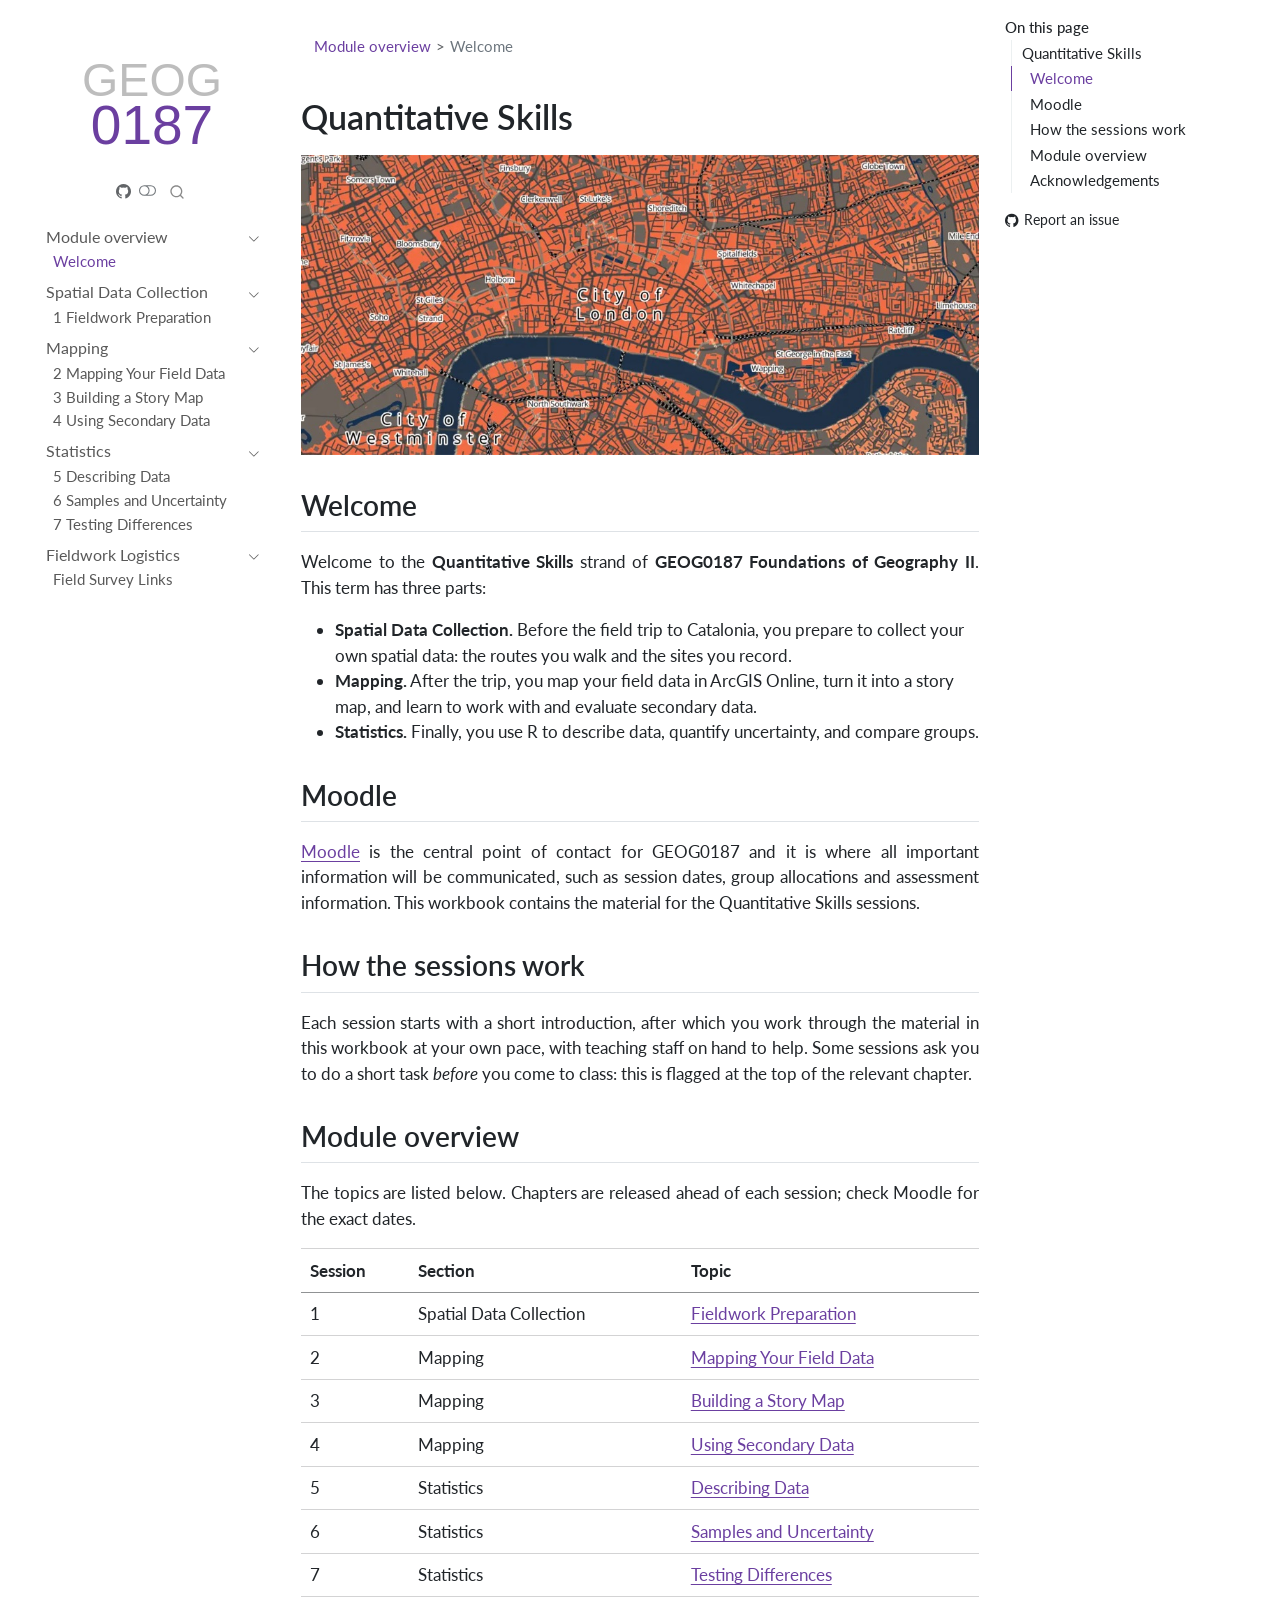
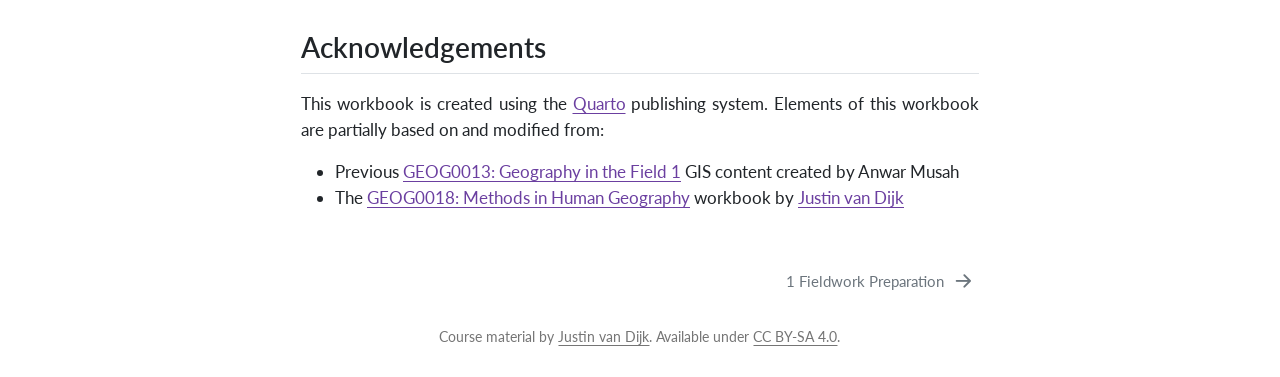
==== commit d33f6492: "Survey links: real field names, London groups 1-5, own Fieldwork Logistics section Co-Authored-By: C" ====
--- a/docs/index.html
+++ b/docs/index.html
@@ -312,12 +312,6 @@
  <span class="menu-text">1 Fieldwork Preparation</span></a>
   </div>
 </li>
-          <li class="sidebar-item">
-  <div class="sidebar-item-container"> 
-  <a href="./survey-links.html" class="sidebar-item-text sidebar-link">
- <span class="menu-text">Field Survey Links</span></a>
-  </div>
-</li>
       </ul>
   </li>
         <li class="sidebar-item sidebar-item-section">
@@ -374,6 +368,23 @@
   <div class="sidebar-item-container"> 
   <a href="./07-testing.html" class="sidebar-item-text sidebar-link">
  <span class="menu-text">7 Testing Differences</span></a>
+  </div>
+</li>
+      </ul>
+  </li>
+        <li class="sidebar-item sidebar-item-section">
+      <div class="sidebar-item-container"> 
+            <a class="sidebar-item-text sidebar-link text-start" data-bs-toggle="collapse" data-bs-target="#quarto-sidebar-section-5" role="navigation" aria-expanded="true">
+ <span class="menu-text">Fieldwork Logistics</span></a>
+          <a class="sidebar-item-toggle text-start" data-bs-toggle="collapse" data-bs-target="#quarto-sidebar-section-5" role="navigation" aria-expanded="true" aria-label="Toggle section">
+            <i class="bi bi-chevron-right ms-2"></i>
+          </a> 
+      </div>
+      <ul id="quarto-sidebar-section-5" class="collapse list-unstyled sidebar-section depth1 show">  
+          <li class="sidebar-item">
+  <div class="sidebar-item-container"> 
+  <a href="./survey-links.html" class="sidebar-item-text sidebar-link">
+ <span class="menu-text">Field Survey Links</span></a>
   </div>
 </li>
       </ul>
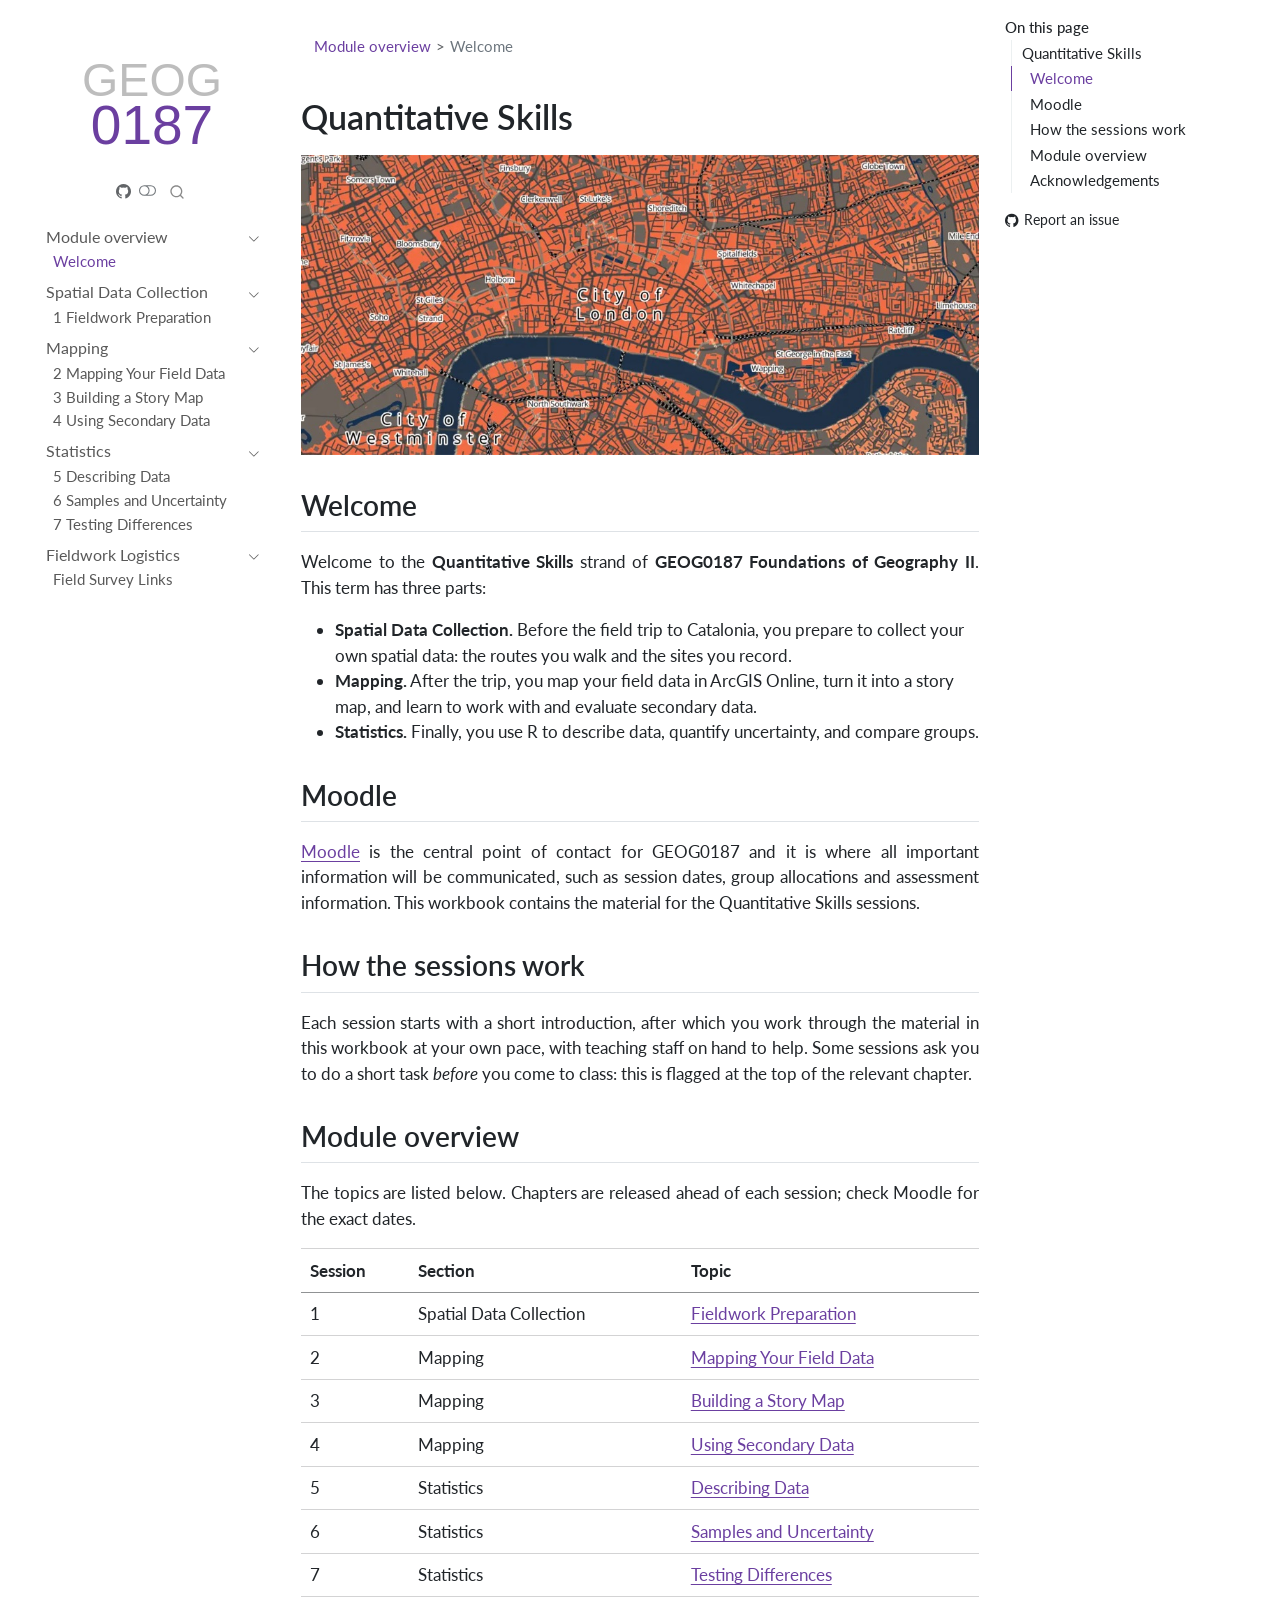
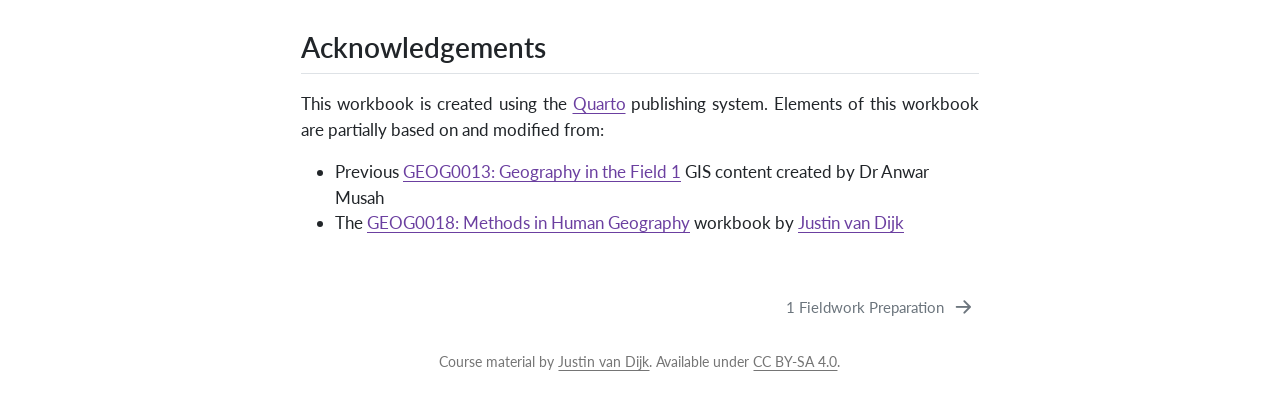
==== commit fe6b024a: "Welcome page: Dr Anwar Musah in acknowledgements Co-Authored-By: Claude Opus 5.5 <noreply@anthropic." ====
--- a/docs/index.html
+++ b/docs/index.html
@@ -491,7 +491,7 @@
 <h2 class="unnumbered anchored" data-anchor-id="acknowledgements">Acknowledgements</h2>
 <p>This workbook is created using the <a href="https://quarto.org/">Quarto</a> publishing system. Elements of this workbook are partially based on and modified from:</p>
 <ul>
-<li>Previous <a href="https://www.ucl.ac.uk/module-catalogue/modules/GEOG0013">GEOG0013: Geography in the Field 1</a> GIS content created by Anwar Musah</li>
+<li>Previous <a href="https://www.ucl.ac.uk/module-catalogue/modules/GEOG0013">GEOG0013: Geography in the Field 1</a> GIS content created by Dr Anwar Musah</li>
 <li>The <a href="https://jtvandijk.github.io/GEOG0018/">GEOG0018: Methods in Human Geography</a> workbook by <a href="https://www.mappingdutchman.com">Justin van Dijk</a></li>
 </ul>
 
--- a/docs/assets/styles.css
+++ b/docs/assets/styles.css
@@ -99,3 +99,16 @@
 main li, main li p {
     text-align: left;
 }
+
+/* exercise callouts: 'Predict first' / 'Try it yourself' */
+.callout.exercise {
+    border-left-color: var(--main-color) !important;
+}
+
+.callout.exercise {
+    background-color: rgba(107, 63, 160, .05);
+}
+
+.callout.exercise .callout-title-container {
+    color: var(--main-color);
+}
